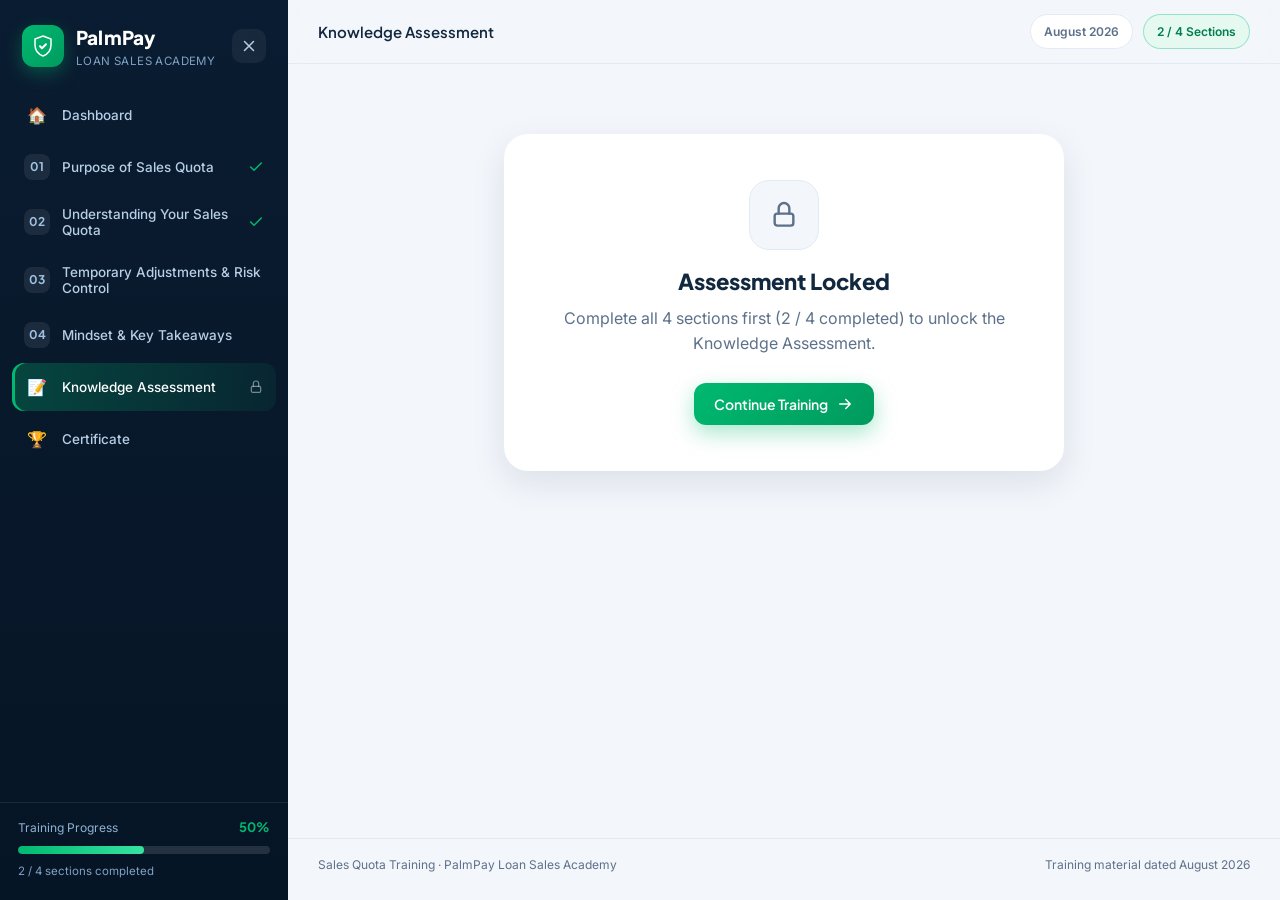
==== _test_assesslock.html @ dcde93ef "Fourth commit" ====
<!DOCTYPE html>
<html lang="en">
<head>
<meta charset="UTF-8">
<title>TEST-ASSESS-LOCK</title>
<meta name="viewport" content="width=device-width, initial-scale=1.0" />
<link rel="stylesheet" href="css/styles.css">
<link rel="preconnect" href="https://fonts.googleapis.com" />
<link rel="preconnect" href="https://fonts.gstatic.com" crossorigin />
<link href="https://fonts.googleapis.com/css2?family=Inter:wght@400;500;600;700&family=Plus+Jakarta+Sans:wght@500;600;700;800&display=swap" rel="stylesheet" />
</head>
<body>
<div class="app">
    <aside class="sidebar" id="sidebar" aria-label="Course navigation">
      <div class="sidebar-brand">
        <div class="brand-mark" aria-hidden="true">
          <svg viewBox="0 0 24 24" fill="none">
            <path d="M12 2l8 3v6c0 5.2-3.4 9.2-8 11-4.6-1.8-8-5.8-8-11V5l8-3z" fill="rgba(0,185,112,.16)" stroke="currentColor" stroke-width="1.5"/>
            <path d="M9 12.2l2 2 4-4" stroke="currentColor" stroke-width="2" stroke-linecap="round" stroke-linejoin="round"/>
          </svg>
        </div>
        <div class="brand-text">
          <span class="brand-name">PalmPay</span>
          <span class="brand-sub">Loan Sales Academy</span>
        </div>
        <button class="sidebar-close" id="sidebarClose" aria-label="Close menu">
          <svg viewBox="0 0 24 24" fill="none" stroke="currentColor" stroke-width="2" stroke-linecap="round"><path d="M18 6L6 18M6 6l12 12"/></svg>
        </button>
      </div>
      <nav class="sidebar-nav" id="sidebarNav"></nav>
      <div class="sidebar-footer">
        <div class="mini-progress">
          <div class="mini-progress-top">
            <span class="mini-progress-label">Training Progress</span>
            <span class="mini-progress-value" id="miniProgressValue">0%</span>
          </div>
          <div class="mini-progress-track">
            <div class="mini-progress-fill" id="miniProgressFill"></div>
          </div>
          <div class="mini-progress-sub" id="miniProgressSub">0 / 4 sections completed</div>
        </div>
      </div>
    </aside>
    <div class="sidebar-backdrop" id="sidebarBackdrop"></div>
    <div class="main">
      <header class="topbar">
        <button class="menu-toggle" id="menuToggle" aria-label="Open navigation menu">
          <svg viewBox="0 0 24 24" fill="none" stroke="currentColor" stroke-width="2" stroke-linecap="round"><path d="M4 6h16M4 12h16M4 18h16"/></svg>
        </button>
        <div class="topbar-crumb" id="topbarCrumb">Dashboard</div>
        <div class="topbar-right">
          <span class="topbar-chip topbar-chip-date">August 2026</span>
          <span class="topbar-chip topbar-chip-progress" id="topbarProgress">0 / 4 Sections</span>
        </div>
      </header>
      <main class="content" id="view" aria-live="polite"></main>
      <footer class="app-footer">
        <span>Sales Quota Training · PalmPay Loan Sales Academy</span>
        <span>Training material dated August 2026</span>
      </footer>
    </div>
  </div>
  <div class="dl-modal" id="dlModal" role="dialog" aria-modal="true" aria-label="Download Certificate" aria-hidden="true">
    <div class="dl-backdrop" data-dl="backdrop"></div>
    <div class="dl-card">
      <button type="button" class="dl-close" data-dl="cancel" aria-label="Close">
        <svg viewBox="0 0 24 24" fill="none" stroke="currentColor" stroke-width="2" stroke-linecap="round"><path d="M18 6L6 18M6 6l12 12"/></svg>
      </button>
      <div class="dl-head">
        <div class="dl-head-ic" aria-hidden="true">
          <svg viewBox="0 0 24 24" fill="none" stroke="currentColor" stroke-width="1.8" stroke-linecap="round" stroke-linejoin="round"><path d="M21 15v4a2 2 0 0 1-2 2H5a2 2 0 0 1-2-2v-4"/><path d="M7 10l5 5 5-5"/><path d="M12 15V3"/></svg>
        </div>
        <div>
          <h3 class="dl-title">Download Certificate</h3>
          <p class="dl-sub">Choose your preferred format</p>
        </div>
      </div>
      <div class="dl-options">
        <button type="button" class="dl-opt" data-dl="pdf"><span class="dl-opt-text"><strong>PDF</strong><em>Download as PDF</em></span></button>
        <button type="button" class="dl-opt" data-dl="jpg"><span class="dl-opt-text"><strong>JPG</strong><em>Download as JPG</em></span></button>
      </div>
      <button type="button" class="btn btn-ghost dl-cancel" data-dl="cancel">Cancel</button>
    </div>
  </div>
  <div class="toast" id="toast" role="status" aria-live="polite"></div>
<script>
(function(){
  var unlock = (location.hash === '#unlocked');
  try{
    localStorage.setItem('palmpay_sqt_v1', JSON.stringify({
      completedSections: unlock ? ['s1','s2','s3','s4'] : ['s1','s2'],
      current:{section:0,topic:0},
      assessment:null,
      completed:false,
      name:''
    }));
  }catch(e){}
})();
</script>
<script src="js/course-data.js"></script>
<script>
window.addEventListener('load', function(){
  var s = document.createElement('script');
  s.src = 'js/app.js';
  s.onload = function(){
    setTimeout(function(){
      var navBtn = document.querySelector('[data-nav="assessment"]');
      var navLock = navBtn ? (navBtn.querySelector('.nav-lock') ? 'YES' : 'NO') : 'NA';
      if (navBtn) navBtn.click();
      setTimeout(function(){
        var locked = document.querySelector('.cert-locked');
        var quiz = document.querySelector('.assess-q');
        var lockedText = locked ? (locked.querySelector('.cert-locked-title') ? locked.querySelector('.cert-locked-title').textContent : '') : '';
        var crumb = document.getElementById('topbarCrumb').textContent;
        document.title = 'RESULT:SCEN=' + (location.hash === '#unlocked' ? 'UNLOCKED' : 'LOCKED') +
          '|LOCKED=' + (locked ? 'YES' : 'NO') +
          '|QUIZ=' + (quiz ? 'YES' : 'NO') +
          '|NAV_LOCK_ICON=' + navLock +
          '|TITLE=' + lockedText +
          '|CRUMB=' + crumb;
      }, 400);
    }, 500);
  };
  document.body.appendChild(s);
  window.addEventListener('error', function(e){ document.title = 'ERR:' + e.message; });
});
</script>
</body>
</html>
---- css/styles.css ----
/* ============================================================
   Sales Quota Training — Premium Fintech Styles
   PalmPay Loan Sales Academy · August 2026
   Vanilla CSS only. No frameworks.
   ============================================================ */

/* ---------------------------- Tokens ---------------------------- */
:root {
  --navy-950: #061525;
  --navy-900: #0a1c31;
  --navy-800: #0f2942;
  --navy-700: #163a5c;
  --green: #00b970;
  --green-dark: #009a5e;
  --green-deep: #007f4e;
  --green-100: #e5f9f0;
  --orange: #ff9f1c;
  --orange-100: #fff4e1;
  --red: #e5484d;
  --red-100: #fdecec;
  --blue: #2e7cf6;
  --blue-100: #e9f2fe;
  --bg: #f3f6fb;
  --surface: #ffffff;
  --text: #12283f;
  --muted: #5d718a;
  --border: #e4eaf3;
  --shadow-sm: 0 2px 10px rgba(15, 41, 66, .06);
  --shadow: 0 12px 34px rgba(15, 41, 66, .10);
  --shadow-lg: 0 24px 60px rgba(15, 41, 66, .16);
  --radius: 18px;
  --radius-sm: 12px;
  --font-head: 'Plus Jakarta Sans', 'Inter', system-ui, sans-serif;
  --font-body: 'Inter', system-ui, -apple-system, sans-serif;
  --sidebar-w: 288px;
}

/* ---------------------------- Reset ---------------------------- */
* { margin: 0; padding: 0; box-sizing: border-box; }

html { scroll-behavior: smooth; }

html, body {
  overflow-x: hidden;
  background: var(--bg);
  color: var(--text);
  font-family: var(--font-body);
  font-size: 16px;
  line-height: 1.6;
  -webkit-font-smoothing: antialiased;
}

body { min-height: 100vh; }

h1, h2, h3, h4, h5, h6 { font-family: var(--font-head); line-height: 1.25; }

button { font-family: inherit; cursor: pointer; }

img, svg { display: block; }

input, button { font-family: inherit; }

::selection { background: rgba(0, 185, 112, .25); }

/* ---------------------------- Layout ---------------------------- */
.app { display: flex; min-height: 100vh; }

.sidebar {
  position: fixed;
  inset: 0 auto 0 0;
  width: var(--sidebar-w);
  background: linear-gradient(180deg, var(--navy-900) 0%, var(--navy-950) 100%);
  color: #cfe0f1;
  display: flex;
  flex-direction: column;
  z-index: 60;
  transform: translateX(-100%);
  transition: transform .28s ease;
  overflow-y: auto;
}

@media (min-width: 1024px) {
  .sidebar { transform: translateX(0); }
  body.sidebar-hidden .sidebar { transform: translateX(-100%); }
  .main { margin-left: var(--sidebar-w); }
  body.sidebar-hidden .main { margin-left: 0; }
  .menu-toggle { display: none; }
  body.sidebar-hidden .menu-toggle { display: inline-flex; }
}

@media (max-width: 1023px) {
  body.sidebar-open .sidebar { transform: translateX(0); box-shadow: 20px 0 60px rgba(0, 0, 0, .4); }
  body.sidebar-open { overflow: hidden; }
  .menu-toggle { display: inline-flex; }
}

.sidebar-brand {
  display: flex;
  align-items: center;
  gap: 12px;
  padding: 22px 22px 16px;
}

.brand-mark {
  width: 42px;
  height: 42px;
  flex: 0 0 42px;
  border-radius: 12px;
  background: linear-gradient(135deg, var(--green), var(--green-dark));
  color: #fff;
  display: grid;
  place-items: center;
  box-shadow: 0 6px 18px rgba(0, 185, 112, .35);
}

.brand-mark svg { width: 24px; height: 24px; }

.brand-text { display: flex; flex-direction: column; min-width: 0; }

.brand-name { font-family: var(--font-head); font-weight: 800; font-size: 19px; color: #fff; letter-spacing: .2px; }

.brand-sub { font-size: 11.5px; color: #7fa2c4; letter-spacing: .4px; text-transform: uppercase; }

.sidebar-close {
  margin-left: auto;
  width: 34px;
  height: 34px;
  border: none;
  border-radius: 10px;
  background: rgba(255, 255, 255, .06);
  color: #b7cee4;
  display: grid;
  place-items: center;
  transition: background .2s, color .2s;
}

.sidebar-close:hover { background: rgba(255, 255, 255, .14); color: #fff; }

.sidebar-close svg { width: 18px; height: 18px; }

.sidebar-course {
  margin: 4px 16px 14px;
  padding: 16px;
  border-radius: 14px;
  background: linear-gradient(135deg, rgba(0, 185, 112, .16), rgba(0, 185, 112, .05));
  border: 1px solid rgba(0, 185, 112, .25);
}

.sidebar-course-chip {
  display: inline-block;
  font-size: 10.5px;
  font-weight: 700;
  letter-spacing: 1.2px;
  text-transform: uppercase;
  color: var(--green);
  background: rgba(0, 185, 112, .14);
  padding: 3px 9px;
  border-radius: 20px;
  margin-bottom: 8px;
}

.sidebar-course-title { font-size: 17px; font-weight: 700; color: #fff; margin-bottom: 4px; }

.sidebar-course-sub { font-size: 12.5px; color: #8fb2d3; line-height: 1.5; }

.sidebar-nav { flex: 1; padding: 4px 12px 16px; display: flex; flex-direction: column; gap: 4px; }

.nav-item {
  display: flex;
  align-items: center;
  gap: 12px;
  width: 100%;
  padding: 11px 12px;
  border: none;
  border-radius: 12px;
  background: transparent;
  color: #b7cee4;
  font-size: 13.5px;
  font-weight: 500;
  text-align: left;
  transition: background .2s, color .2s;
}

.nav-item:hover { background: rgba(255, 255, 255, .07); color: #fff; }

.nav-item.active { background: linear-gradient(90deg, rgba(0, 185, 112, .28), rgba(0, 185, 112, .08)); color: #fff; box-shadow: inset 3px 0 0 var(--green); }

.nav-num {
  font-family: var(--font-head);
  font-weight: 700;
  font-size: 12px;
  width: 26px;
  height: 26px;
  flex: 0 0 26px;
  display: grid;
  place-items: center;
  border-radius: 8px;
  background: rgba(255, 255, 255, .08);
  color: #9fc3e2;
}

.nav-item.active .nav-num { background: var(--green); color: #fff; }

.nav-emoji { font-size: 16px; width: 26px; height: 26px; flex: 0 0 26px; display: grid; place-items: center; }

.nav-label { flex: 1; min-width: 0; }

.nav-status { display: inline-grid; place-items: center; }

.nav-status svg { width: 16px; height: 16px; }

.nav-ok { color: var(--green); }

.nav-lock { color: rgba(255, 255, 255, .45); }

.sidebar-footer { padding: 14px 18px 20px; border-top: 1px solid rgba(255, 255, 255, .08); }

.mini-progress-top { display: flex; justify-content: space-between; align-items: center; margin-bottom: 8px; }

.mini-progress-label { font-size: 12px; color: #8fb2d3; }

.mini-progress-value { font-family: var(--font-head); font-weight: 700; font-size: 13px; color: var(--green); }

.mini-progress-track { height: 8px; border-radius: 8px; background: rgba(255, 255, 255, .12); overflow: hidden; }

.mini-progress-fill { height: 100%; width: 0; border-radius: 8px; background: linear-gradient(90deg, var(--green), #36e3a1); transition: width .6s ease; }

.mini-progress-sub { margin-top: 8px; font-size: 11.5px; color: #7fa2c4; }

.sidebar-backdrop {
  position: fixed;
  inset: 0;
  background: rgba(4, 12, 22, .5);
  z-index: 55;
  opacity: 0;
  pointer-events: none;
  transition: opacity .25s ease;
}

.sidebar-backdrop.show { opacity: 1; pointer-events: auto; }

/* ---------------------------- Main / Topbar ---------------------------- */
.main {
  flex: 1;
  min-width: 0;
  display: flex;
  flex-direction: column;
  transition: margin-left .28s ease;
}

.topbar {
  position: sticky;
  top: 0;
  z-index: 40;
  display: flex;
  align-items: center;
  gap: 14px;
  padding: 14px 30px;
  background: rgba(243, 246, 251, .82);
  backdrop-filter: blur(12px);
  -webkit-backdrop-filter: blur(12px);
  border-bottom: 1px solid var(--border);
}

.menu-toggle {
  width: 40px;
  height: 40px;
  border: 1px solid var(--border);
  border-radius: 10px;
  background: var(--surface);
  color: var(--text);
  align-items: center;
  justify-content: center;
  box-shadow: var(--shadow-sm);
}

.menu-toggle svg { width: 20px; height: 20px; }

.topbar-crumb {
  flex: 1;
  min-width: 0;
  font-family: var(--font-head);
  font-weight: 600;
  font-size: 15px;
  white-space: nowrap;
  overflow: hidden;
  text-overflow: ellipsis;
}

.topbar-right { display: flex; align-items: center; gap: 10px; }

.topbar-chip {
  font-size: 12px;
  font-weight: 600;
  padding: 7px 13px;
  border-radius: 20px;
  background: var(--surface);
  border: 1px solid var(--border);
  color: var(--muted);
  white-space: nowrap;
}

.topbar-chip-progress { color: var(--green-deep); border-color: rgba(0, 185, 112, .35); background: var(--green-100); }

.content { width: 100%; max-width: 1060px; margin: 0 auto; padding: 30px 30px 70px; flex: 1; }

.app-footer {
  display: flex;
  justify-content: space-between;
  flex-wrap: wrap;
  gap: 8px;
  padding: 16px 30px 26px;
  font-size: 12px;
  color: var(--muted);
  border-top: 1px solid var(--border);
  max-width: 1060px;
  width: 100%;
  margin: 0 auto;
}

/* ---------------------------- Buttons ---------------------------- */
.btn {
  display: inline-flex;
  align-items: center;
  justify-content: center;
  gap: 8px;
  border: none;
  border-radius: 12px;
  font-family: var(--font-head);
  font-weight: 600;
  font-size: 14px;
  padding: 12px 20px;
  transition: transform .15s ease, box-shadow .2s ease, background .2s ease;
}

.btn svg { width: 18px; height: 18px; }

.btn-primary { background: linear-gradient(135deg, var(--green), var(--green-dark)); color: #fff; box-shadow: 0 8px 22px rgba(0, 185, 112, .35); }

.btn-primary:hover { transform: translateY(-2px); box-shadow: 0 12px 26px rgba(0, 185, 112, .42); }

.btn-ghost { background: transparent; color: var(--muted); border: 1px solid var(--border); }

.btn-ghost:hover { background: var(--surface); color: var(--text); border-color: #cdd8e6; }

.btn-soft { background: var(--green-100); color: var(--green-deep); }

.btn-soft:hover { background: #d2f3e4; }

.btn-hero { font-size: 15px; padding: 14px 26px; margin-top: 6px; }

/* ---------------------------- Dashboard ---------------------------- */
.dash-hero {
  position: relative;
  overflow: hidden;
  border-radius: 24px;
  padding: 44px 46px;
  color: #fff;
  background:
    radial-gradient(1200px 500px at 85% -20%, rgba(0, 185, 112, .55), transparent 60%),
    radial-gradient(800px 400px at -10% 110%, rgba(46, 124, 246, .35), transparent 55%),
    linear-gradient(135deg, var(--navy-900), var(--navy-950));
  box-shadow: var(--shadow-lg);
  margin-bottom: 26px;
}

.hero-glow {
  position: absolute;
  inset: 0;
  pointer-events: none;
  background: linear-gradient(115deg, transparent 30%, rgba(255, 255, 255, .06) 50%, transparent 70%);
}

.hero-badge {
  display: inline-flex;
  align-items: center;
  gap: 8px;
  font-size: 12px;
  font-weight: 600;
  letter-spacing: .4px;
  color: var(--green);
  background: rgba(0, 185, 112, .14);
  border: 1px solid rgba(0, 185, 112, .3);
  padding: 7px 14px;
  border-radius: 30px;
  margin-bottom: 18px;
}

.hero-badge svg { width: 16px; height: 16px; }

.hero-title { font-size: clamp(30px, 4.5vw, 44px); font-weight: 800; letter-spacing: -.5px; margin-bottom: 12px; }

.hero-sub { font-size: clamp(14px, 2vw, 17px); color: #bcd2e8; max-width: 640px; margin-bottom: 24px; }

.hero-chips { display: flex; flex-wrap: wrap; gap: 10px; margin-bottom: 26px; }

.hero-chip { font-size: 12.5px; font-weight: 600; padding: 8px 15px; border-radius: 30px; background: rgba(255, 255, 255, .08); border: 1px solid rgba(255, 255, 255, .14); color: #d9e7f4; }

.dash-grid { display: grid; grid-template-columns: 1.5fr 1fr; gap: 24px; margin-bottom: 26px; align-items: start; }

.panel {
  background: var(--surface);
  border: 1px solid var(--border);
  border-radius: var(--radius);
  box-shadow: var(--shadow-sm);
  padding: 26px;
}

.panel-head { display: flex; align-items: center; justify-content: space-between; gap: 12px; flex-wrap: wrap; margin-bottom: 6px; }

.panel-head h3 { font-size: 18px; font-weight: 700; }

.panel-chip { font-size: 11.5px; font-weight: 600; color: var(--muted); background: var(--bg); border: 1px solid var(--border); padding: 5px 11px; border-radius: 20px; }

.panel-sub { color: var(--muted); font-size: 14px; margin-bottom: 16px; }

.overview-list { list-style: none; display: grid; grid-template-columns: repeat(2, 1fr); gap: 12px 20px; }

.overview-list li { display: flex; align-items: center; gap: 10px; font-size: 13.5px; font-weight: 500; }

.ov-ic { width: 22px; height: 22px; flex: 0 0 22px; border-radius: 50%; background: var(--green-100); color: var(--green-deep); display: grid; place-items: center; }

.ov-ic svg { width: 12px; height: 12px; }

.progress-count { margin: 14px 0 12px; display: flex; flex-direction: column; gap: 2px; }

.pc-num { font-family: var(--font-head); font-size: 34px; font-weight: 800; color: var(--text); }

.pc-label { font-size: 13px; color: var(--muted); }

.big-progress-track { height: 12px; border-radius: 10px; background: var(--bg); border: 1px solid var(--border); overflow: hidden; margin-bottom: 18px; }

.big-progress-fill { height: 100%; width: 0; border-radius: 10px; background: linear-gradient(90deg, var(--green), #2fd495); transition: width .9s ease; }

.progress-panel.in .big-progress-fill { width: var(--p); }

.progress-stats { display: grid; grid-template-columns: repeat(3, 1fr); gap: 10px; }

.pstat { background: var(--bg); border: 1px solid var(--border); border-radius: var(--radius-sm); padding: 14px 8px; text-align: center; }

.pstat-num { display: block; font-family: var(--font-head); font-weight: 800; font-size: 22px; color: var(--green-deep); }

.pstat-label { font-size: 11px; color: var(--muted); }

.module-grid { display: grid; grid-template-columns: repeat(2, 1fr); gap: 18px; margin-top: 16px; }

.module-card {
  position: relative;
  background: var(--surface);
  border: 1px solid var(--border);
  border-radius: var(--radius);
  box-shadow: var(--shadow-sm);
  padding: 22px;
  display: flex;
  flex-direction: column;
  gap: 10px;
  transition: transform .2s ease, box-shadow .2s ease;
}

.module-card:hover { transform: translateY(-4px); box-shadow: var(--shadow); }

.mod-top { display: flex; align-items: flex-start; justify-content: space-between; }

.mod-num {
  font-family: var(--font-head);
  font-weight: 800;
  font-size: 13px;
  letter-spacing: 1px;
  color: var(--green-deep);
  background: var(--green-100);
  border: 1px solid rgba(0, 185, 112, .3);
  padding: 6px 12px;
  border-radius: 20px;
}

.mod-ic { width: 48px; height: 48px; border-radius: 14px; background: linear-gradient(135deg, var(--green-100), var(--blue-100)); color: var(--green-deep); display: grid; place-items: center; }

.mod-ic svg { width: 24px; height: 24px; }

.mod-title { font-size: 17px; font-weight: 700; }

.mod-blurb { font-size: 13px; color: var(--muted); flex: 1; }

.mod-meta { display: flex; align-items: center; justify-content: space-between; gap: 8px; flex-wrap: wrap; }

.mod-topics { font-size: 12px; color: var(--muted); }

.mod-status { display: inline-flex; align-items: center; gap: 5px; font-size: 11.5px; font-weight: 700; padding: 5px 11px; border-radius: 20px; }

.mod-status svg { width: 13px; height: 13px; }

.st-done { color: var(--green-deep); background: var(--green-100); }

.st-inprog { color: #b45500; background: var(--orange-100); }

.st-not { color: var(--muted); background: var(--bg); }

.btn-mod { align-self: flex-start; font-size: 13px; padding: 10px 18px; }

/* ---------------------------- Section / Topic ---------------------------- */
.section-header { margin-bottom: 22px; }

.section-kicker { display: flex; align-items: center; gap: 10px; flex-wrap: wrap; margin-bottom: 10px; }

.section-num {
  font-family: var(--font-head);
  font-weight: 700;
  font-size: 12px;
  letter-spacing: 1px;
  color: #fff;
  background: linear-gradient(135deg, var(--green), var(--green-dark));
  padding: 6px 14px;
  border-radius: 20px;
}

.section-topic-count { font-size: 12.5px; font-weight: 600; color: var(--muted); }

.section-title { font-size: clamp(24px, 3.4vw, 32px); font-weight: 800; letter-spacing: -.4px; margin-bottom: 8px; }

.section-subtitle { font-size: 15px; color: var(--muted); }

.topic-nav {
  display: flex;
  gap: 8px;
  overflow-x: auto;
  padding-bottom: 10px;
  margin-bottom: 22px;
  scrollbar-width: thin;
}

.topic-pill {
  display: inline-flex;
  align-items: center;
  gap: 8px;
  flex: 0 0 auto;
  border: 1px solid var(--border);
  background: var(--surface);
  color: var(--muted);
  border-radius: 30px;
  padding: 8px 15px 8px 8px;
  font-size: 12.5px;
  font-weight: 600;
  transition: all .2s ease;
}

.topic-pill:hover { border-color: var(--green); color: var(--green-deep); }

.topic-pill.active { background: var(--green); border-color: var(--green); color: #fff; box-shadow: 0 6px 16px rgba(0, 185, 112, .3); }

.tp-num {
  font-family: var(--font-head);
  font-weight: 700;
  font-size: 11px;
  width: 24px;
  height: 24px;
  flex: 0 0 24px;
  display: grid;
  place-items: center;
  border-radius: 50%;
  background: var(--bg);
  color: var(--muted);
}

.topic-pill.active .tp-num { background: rgba(255, 255, 255, .25); color: #fff; }

.topic-card {
  background: var(--surface);
  border: 1px solid var(--border);
  border-radius: 22px;
  box-shadow: var(--shadow-sm);
  padding: 32px 34px;
}

.topic-head { margin-bottom: 24px; }

.topic-badge {
  display: inline-block;
  font-size: 11.5px;
  font-weight: 700;
  letter-spacing: 1px;
  text-transform: uppercase;
  color: var(--green-deep);
  background: var(--green-100);
  border: 1px solid rgba(0, 185, 112, .3);
  padding: 6px 13px;
  border-radius: 20px;
  margin-bottom: 12px;
}

.topic-title { font-size: clamp(21px, 3vw, 26px); font-weight: 800; letter-spacing: -.3px; }

.topic-blocks { display: flex; flex-direction: column; gap: 22px; }

.topic-nav-buttons { display: flex; justify-content: space-between; gap: 12px; margin-top: 34px; padding-top: 24px; border-top: 1px solid var(--border); flex-wrap: wrap; }

/* ---------------------------- Blocks ---------------------------- */
.block-heading {
  display: flex;
  align-items: center;
  gap: 10px;
  font-size: 16px;
  font-weight: 700;
  color: var(--text);
}

.bh-bar { width: 4px; height: 18px; border-radius: 4px; background: linear-gradient(180deg, var(--green), var(--green-dark)); flex: 0 0 4px; }

.block-text { font-size: 15px; color: var(--text); }

.block-text strong { color: var(--green-deep); font-weight: 700; }

/* chips */
.chips { display: flex; flex-wrap: wrap; gap: 12px; }

.chip {
  display: inline-flex;
  align-items: center;
  gap: 10px;
  padding: 12px 20px;
  border-radius: 30px;
  background: var(--surface);
  border: 1px solid var(--border);
  box-shadow: var(--shadow-sm);
  font-family: var(--font-head);
  font-weight: 600;
  font-size: 14px;
  color: var(--text);
}

.chip-ic {
  width: 28px;
  height: 28px;
  flex: 0 0 28px;
  border-radius: 9px;
  display: grid;
  place-items: center;
  color: var(--green-deep);
  background: var(--green-100);
}

.chip-ic svg { width: 15px; height: 15px; }

/* principle */
.principle {
  display: flex;
  align-items: flex-start;
  gap: 16px;
  padding: 22px 24px;
  border-radius: 16px;
  background: linear-gradient(135deg, rgba(0, 185, 112, .1), rgba(0, 185, 112, .04));
  border: 1px solid rgba(0, 185, 112, .35);
  border-left: 5px solid var(--green);
}

.principle-ic {
  width: 44px;
  height: 44px;
  flex: 0 0 44px;
  border-radius: 13px;
  background: linear-gradient(135deg, var(--green), var(--green-dark));
  color: #fff;
  display: grid;
  place-items: center;
  box-shadow: 0 6px 16px rgba(0, 185, 112, .3);
}

.principle-ic svg { width: 22px; height: 22px; }

.principle-label { font-family: var(--font-head); font-weight: 800; font-size: 13px; letter-spacing: 1px; text-transform: uppercase; color: var(--green-deep); display: block; margin-bottom: 4px; }

.principle-body p { font-size: 15px; color: var(--text); }

/* key message */
.keymessage {
  display: flex;
  align-items: flex-start;
  gap: 14px;
  padding: 20px 24px;
  border-radius: 16px;
  background: linear-gradient(135deg, var(--navy-900), var(--navy-800));
  color: #fff;
  box-shadow: var(--shadow);
}

.km-ic { width: 40px; height: 40px; flex: 0 0 40px; border-radius: 12px; background: rgba(0, 185, 112, .2); color: var(--green); display: grid; place-items: center; }

.km-ic svg { width: 20px; height: 20px; }

.keymessage p { font-size: 15px; }

/* warning */
.warning {
  display: flex;
  align-items: flex-start;
  gap: 14px;
  padding: 20px 24px;
  border-radius: 16px;
  background: var(--red-100);
  border: 1px solid rgba(229, 72, 77, .35);
  border-left: 5px solid var(--red);
}

.warn-ic { width: 40px; height: 40px; flex: 0 0 40px; border-radius: 12px; background: var(--red); color: #fff; display: grid; place-items: center; }

.warn-ic svg { width: 20px; height: 20px; }

.warn-label { font-family: var(--font-head); font-weight: 800; font-size: 12.5px; letter-spacing: 1px; text-transform: uppercase; color: var(--red); display: block; margin-bottom: 4px; }

.warn-body p { font-size: 15px; color: #6e1f21; }

/* quote */
.quote-card {
  position: relative;
  padding: 30px 34px 30px 52px;
  border-radius: 16px;
  background: var(--blue-100);
  border: 1px solid rgba(46, 124, 246, .3);
}

.qmark {
  position: absolute;
  top: 6px;
  left: 18px;
  font-family: Georgia, serif;
  font-size: 64px;
  line-height: 1;
  color: rgba(46, 124, 246, .35);
}

.quote-card p { font-family: var(--font-head); font-size: 17px; font-weight: 600; color: #123a75; }

/* card grids */
.card-grid { display: grid; gap: 14px; }
.card-grid.cols-2 { grid-template-columns: repeat(2, 1fr); }
.card-grid.cols-3 { grid-template-columns: repeat(3, 1fr); }

.info-card {
  background: var(--surface);
  border: 1px solid var(--border);
  border-radius: var(--radius);
  box-shadow: var(--shadow-sm);
  padding: 22px;
  transition: transform .2s ease, box-shadow .2s ease, border-color .2s ease;
}

.info-card:hover { transform: translateY(-3px); box-shadow: var(--shadow); }

.info-ic { width: 46px; height: 46px; border-radius: 13px; display: grid; place-items: center; margin-bottom: 14px; color: var(--green-deep); background: var(--green-100); }

.info-ic svg { width: 22px; height: 22px; }

.info-card.accent-green .info-ic { background: var(--green-100); color: var(--green-deep); }
.info-card.accent-red .info-ic { background: var(--red-100); color: var(--red); }
.info-card.accent-blue .info-ic { background: var(--blue-100); color: var(--blue); }
.info-card.accent-orange .info-ic { background: var(--orange-100); color: #c46a00; }

.info-title { font-size: 16px; font-weight: 700; margin-bottom: 6px; }

.info-text { font-size: 13.5px; color: var(--muted); }

/* expandable cards */
.expand-grid { display: grid; gap: 14px; }
.expand-grid.cols-2 { grid-template-columns: repeat(2, 1fr); }
.expand-grid.cols-3 { grid-template-columns: repeat(3, 1fr); }

.expand-card {
  background: var(--surface);
  border: 1px solid var(--border);
  border-radius: var(--radius);
  box-shadow: var(--shadow-sm);
  overflow: hidden;
  transition: border-color .2s ease, box-shadow .2s ease;
}

.expand-card.open { border-color: rgba(0, 185, 112, .5); box-shadow: var(--shadow); }

.expand-head {
  width: 100%;
  display: flex;
  align-items: center;
  gap: 12px;
  padding: 18px 18px;
  background: transparent;
  border: none;
  text-align: left;
  color: var(--text);
}

.expand-ic { width: 40px; height: 40px; flex: 0 0 40px; border-radius: 11px; display: grid; place-items: center; color: var(--green-deep); background: var(--green-100); transition: transform .2s ease; }

.expand-ic svg { width: 20px; height: 20px; }

.expand-title { flex: 1; font-family: var(--font-head); font-size: 14.5px; font-weight: 700; line-height: 1.35; }

.expand-toggle {
  flex: 0 0 28px;
  width: 28px;
  height: 28px;
  display: grid;
  place-items: center;
  border-radius: 50%;
  background: var(--bg);
  border: 1px solid var(--border);
  font-family: var(--font-head);
  font-size: 17px;
  font-weight: 700;
  color: var(--green-deep);
  transition: all .2s ease;
}

.expand-card.open .expand-toggle { background: var(--green); border-color: var(--green); color: #fff; }

.expand-body {
  max-height: 0;
  overflow: hidden;
  transition: max-height .3s ease;
}

.expand-card.open .expand-body { max-height: 320px; }

.expand-body p { padding: 0 18px 20px; font-size: 14px; color: var(--muted); }

/* meter */
.meter-card {
  background: linear-gradient(135deg, var(--navy-900), var(--navy-800));
  border-radius: var(--radius);
  padding: 26px 28px;
  color: #fff;
  box-shadow: var(--shadow);
}

.meter-head { display: flex; justify-content: space-between; align-items: center; margin-bottom: 14px; }

.meter-label { font-size: 13px; font-weight: 600; color: #a8c4dd; }

.meter-value { font-family: var(--font-head); font-size: 30px; font-weight: 800; color: var(--green); }

.meter-value em { font-style: normal; font-size: 13px; font-weight: 700; letter-spacing: 1.5px; color: #7fa2c4; margin-left: 6px; }

.meter-track { height: 16px; border-radius: 12px; background: rgba(255, 255, 255, .12); overflow: hidden; margin-bottom: 12px; }

.meter-fill { height: 100%; width: 0; border-radius: 12px; background: linear-gradient(90deg, var(--green), #36e3a1); transition: width 1.1s ease; }

.meter-card.in .meter-fill { width: var(--v); }

.meter-foot { display: flex; justify-content: space-between; align-items: center; gap: 10px; flex-wrap: wrap; }

.meter-caption { font-size: 12.5px; color: #a8c4dd; }

.meter-note { font-size: 13px; font-weight: 700; color: var(--orange); }

/* risk levels */
.levels { text-align: center; }

.levels-row { display: flex; justify-content: center; gap: 12px; flex-wrap: wrap; }

.level {
  position: relative;
  width: 74px;
  height: 74px;
  border: none;
  border-radius: 18px;
  display: flex;
  flex-direction: column;
  align-items: center;
  justify-content: center;
  gap: 2px;
  transition: transform .2s ease, box-shadow .2s ease;
}

.level:hover { transform: translateY(-3px); }

.lv-key { font-family: var(--font-head); font-size: 28px; font-weight: 800; color: #fff; line-height: 1; }

.lv-toggle { font-family: var(--font-head); font-size: 14px; font-weight: 700; color: rgba(255, 255, 255, .85); }

.level.lv-a { background: linear-gradient(135deg, var(--green), var(--green-dark)); box-shadow: 0 8px 20px rgba(0, 185, 112, .4); }
.level.lv-b { background: linear-gradient(135deg, #26c6a2, #1b9c82); box-shadow: 0 8px 20px rgba(38, 198, 162, .35); }
.level.lv-c { background: linear-gradient(135deg, #ffca4d, #e2a72c); box-shadow: 0 8px 20px rgba(255, 202, 77, .35); }
.level.lv-d { background: linear-gradient(135deg, #ff8c42, #e2671f); box-shadow: 0 8px 20px rgba(255, 140, 66, .35); }
.level.lv-e { background: linear-gradient(135deg, #e5484d, #b6353a); box-shadow: 0 8px 20px rgba(229, 72, 77, .4); }

.level.active { transform: translateY(-3px); outline: 3px solid var(--navy-700); outline-offset: 2px; }

.levels-scale { display: flex; justify-content: space-between; max-width: 420px; margin: 12px auto 4px; font-size: 11.5px; font-weight: 700; color: var(--muted); text-transform: uppercase; letter-spacing: .6px; }

.level-detail {
  display: flex;
  align-items: center;
  gap: 16px;
  max-width: 560px;
  margin: 18px auto 0;
  text-align: left;
  padding: 16px 20px;
  border-radius: 14px;
  background: var(--bg);
  border: 1px solid var(--border);
}

.ld-letter {
  width: 54px;
  height: 54px;
  flex: 0 0 54px;
  border-radius: 14px;
  background: linear-gradient(135deg, var(--navy-800), var(--navy-700));
  color: #fff;
  font-family: var(--font-head);
  font-size: 26px;
  font-weight: 800;
  display: grid;
  place-items: center;
  transition: background .25s ease, color .25s ease;
}

.ld-tone-a .ld-letter { background: linear-gradient(135deg, var(--green), var(--green-dark)); }
.ld-tone-b .ld-letter { background: linear-gradient(135deg, #26c6a2, #1b9c82); }
.ld-tone-c .ld-letter { background: linear-gradient(135deg, #ffca4d, #e2a72c); color: #5a4200; }
.ld-tone-d .ld-letter { background: linear-gradient(135deg, #ff8c42, #e2671f); }
.ld-tone-e .ld-letter { background: linear-gradient(135deg, #e5484d, #b6353a); }

.ld-text { font-family: var(--font-head); font-weight: 700; font-size: 14.5px; color: var(--text); }

.ld-map { font-size: 12.5px; font-weight: 600; color: var(--green-deep); margin-top: 3px; }

.levels-note { margin-top: 14px; font-size: 12.5px; color: var(--muted); }

/* timeline */
.timeline { padding: 6px 0; }

.tl-badge {
  display: inline-flex;
  align-items: center;
  gap: 8px;
  font-family: var(--font-head);
  font-weight: 700;
  font-size: 13px;
  color: #fff;
  background: linear-gradient(135deg, var(--green), var(--green-dark));
  padding: 8px 16px;
  border-radius: 24px;
  margin-bottom: 18px;
  box-shadow: 0 6px 16px rgba(0, 185, 112, .3);
}

.tl-badge svg { width: 15px; height: 15px; }

.tl-wrap { display: flex; flex-direction: column; }

.tl-item { display: flex; gap: 18px; }

.tl-rail { position: relative; flex: 0 0 22px; display: flex; justify-content: center; }

.tl-dot {
  width: 14px;
  height: 14px;
  flex: 0 0 14px;
  margin-top: 18px;
  border-radius: 50%;
  background: var(--green);
  box-shadow: 0 0 0 4px var(--green-100);
  z-index: 1;
}

.tl-rail::before {
  content: '';
  position: absolute;
  top: 0;
  bottom: 0;
  left: 50%;
  width: 2px;
  transform: translateX(-50%);
  background: linear-gradient(180deg, var(--green-100), var(--border));
}

.tl-item:first-child .tl-rail::before { top: 20px; }
.tl-item:last-child .tl-rail::before { bottom: auto; height: 20px; }

.tl-card {
  flex: 1;
  margin-bottom: 14px;
  padding: 15px 18px;
  background: var(--surface);
  border: 1px solid var(--border);
  border-radius: 14px;
  box-shadow: var(--shadow-sm);
}

.tl-title { font-size: 14.5px; font-weight: 700; color: var(--text); }

.tl-desc { font-size: 13px; color: var(--muted); margin-top: 3px; }

.tl-emphasis .tl-card { border-color: rgba(0, 185, 112, .5); background: var(--green-100); }

.tl-emphasis .tl-title { color: var(--green-deep); }

/* flow */
.flow { display: flex; flex-direction: column; align-items: center; gap: 2px; padding: 8px 0; }

.flow-node { display: flex; flex-direction: column; align-items: center; gap: 6px; }

.flow-item {
  position: relative;
  font-family: var(--font-head);
  font-size: 14.5px;
  font-weight: 700;
  padding: 13px 24px;
  border-radius: 14px;
  text-align: center;
  min-width: 220px;
  box-shadow: var(--shadow-sm);
}

.flow-item.tone-green { background: var(--green-100); border: 1px solid rgba(0, 185, 112, .4); color: var(--green-deep); }
.flow-item.tone-danger { background: var(--red-100); border: 1px solid rgba(229, 72, 77, .4); color: #a13035; }
.flow-item.tone-neutral { background: var(--bg); border: 1px solid var(--border); color: var(--text); }

.flow-plus {
  font-family: var(--font-head);
  font-size: 15px;
  font-weight: 800;
  color: var(--green-deep);
  background: var(--surface);
  border: 2px solid var(--green);
  width: 26px;
  height: 26px;
  display: grid;
  place-items: center;
  border-radius: 50%;
}

.flow-arrow { color: var(--muted); font-size: 17px; line-height: 1; }

.flow-node:last-child .flow-arrow { display: none; }

.flow.in .flow-arrow { animation: flowArrow 1.2s ease infinite; }

@keyframes flowArrow {
  0% { transform: translateY(0); opacity: .4; }
  50% { transform: translateY(4px); opacity: 1; }
  100% { transform: translateY(0); opacity: .4; }
}

/* checklist */
.checklist-head { margin-bottom: 14px; }

.checklist-counter { font-size: 13px; font-weight: 600; color: var(--muted); }

.checklist-counter strong { color: var(--green-deep); }

.checklist-items { display: flex; flex-direction: column; gap: 10px; }

.check-item {
  width: 100%;
  display: flex;
  align-items: center;
  gap: 14px;
  text-align: left;
  padding: 15px 18px;
  border-radius: 14px;
  background: var(--surface);
  border: 1px solid var(--border);
  color: var(--text);
  transition: all .2s ease;
}

.check-item:hover { border-color: rgba(0, 185, 112, .5); }

.check-item.checked { background: var(--green-100); border-color: rgba(0, 185, 112, .5); }

.check-box {
  width: 24px;
  height: 24px;
  flex: 0 0 24px;
  border-radius: 7px;
  border: 2px solid #cdd8e6;
  display: grid;
  place-items: center;
  color: transparent;
  transition: all .2s ease;
}

.check-box svg { width: 14px; height: 14px; }

.check-item.checked .check-box { background: var(--green); border-color: var(--green); color: #fff; }

.check-text { flex: 1; font-size: 14px; font-weight: 500; line-height: 1.45; }

.check-desc { display: block; font-style: normal; font-size: 12.5px; color: var(--muted); margin-top: 2px; }

.check-toggle {
  flex: 0 0 26px;
  width: 26px;
  height: 26px;
  display: grid;
  place-items: center;
  border-radius: 50%;
  background: var(--bg);
  border: 1px solid var(--border);
  font-family: var(--font-head);
  font-weight: 700;
  font-size: 16px;
  color: var(--green-deep);
  transition: all .2s ease;
}

.check-item.checked .check-toggle { background: var(--green); border-color: var(--green); color: #fff; }

/* alerts */
.alert-grid { display: grid; grid-template-columns: repeat(2, 1fr); gap: 16px; }

.alert-card {
  background: var(--surface);
  border: 1px solid var(--border);
  border-radius: var(--radius);
  box-shadow: var(--shadow-sm);
  padding: 22px;
  border-top: 5px solid var(--red);
}

.alert-card.tone-warn { border-top-color: var(--orange); }

.alert-code { margin-bottom: 12px; }

.alert-code span {
  display: inline-block;
  font-family: 'SFMono-Regular', Consolas, monospace;
  font-size: 15px;
  font-weight: 700;
  letter-spacing: .5px;
  color: #fff;
  background: var(--red);
  padding: 6px 14px;
  border-radius: 8px;
}

.alert-card.tone-warn .alert-code span { background: var(--orange); }

.alert-title { font-size: 15.5px; font-weight: 700; margin-bottom: 6px; }

.alert-text { font-size: 13.5px; color: var(--muted); }

/* kpi */
.kpi-grid { display: grid; grid-template-columns: repeat(2, 1fr); gap: 16px; }

.kpi-card {
  border-radius: var(--radius);
  padding: 26px 24px;
  text-align: center;
  color: #fff;
}

.kpi-card.tone-green { background: linear-gradient(135deg, var(--green), var(--green-dark)); box-shadow: 0 12px 28px rgba(0, 185, 112, .3); }
.kpi-card.tone-orange { background: linear-gradient(135deg, #ff9f1c, #e8820a); box-shadow: 0 12px 28px rgba(255, 159, 28, .3); }

.kpi-value { font-family: var(--font-head); font-size: 44px; font-weight: 800; letter-spacing: -1px; margin-bottom: 4px; }

.kpi-label { font-family: var(--font-head); font-size: 15px; font-weight: 700; letter-spacing: 1px; }

.kpi-sub { font-size: 12.5px; color: rgba(255, 255, 255, .85); margin-top: 6px; }

/* steps */
.steps { display: flex; flex-direction: column; gap: 14px; }

.step { display: flex; gap: 16px; align-items: flex-start; }

.step-num {
  width: 42px;
  height: 42px;
  flex: 0 0 42px;
  border-radius: 13px;
  background: linear-gradient(135deg, var(--green), var(--green-dark));
  color: #fff;
  font-family: var(--font-head);
  font-size: 18px;
  font-weight: 800;
  display: grid;
  place-items: center;
  box-shadow: 0 6px 16px rgba(0, 185, 112, .3);
}

.step-body { flex: 1; background: var(--surface); border: 1px solid var(--border); border-radius: 14px; padding: 16px 18px; box-shadow: var(--shadow-sm); }

.step-title { font-size: 14.5px; font-weight: 700; margin-bottom: 4px; }

.step-desc { font-size: 13.5px; color: var(--muted); }

/* comparison */
.compare { display: grid; grid-template-columns: 1fr auto 1fr; gap: 14px; align-items: stretch; }

.compare-card { border-radius: 16px; padding: 24px; display: flex; flex-direction: column; gap: 10px; }

.cmp-old { background: var(--red-100); border: 1px solid rgba(229, 72, 77, .35); }

.cmp-right { background: var(--green-100); border: 1px solid rgba(0, 185, 112, .4); }

.cmp-tag {
  align-self: flex-start;
  font-family: var(--font-head);
  font-size: 11.5px;
  font-weight: 800;
  letter-spacing: 1.2px;
  padding: 6px 13px;
  border-radius: 20px;
}

.cmp-old .cmp-tag { color: #a13035; background: rgba(229, 72, 77, .15); }
.cmp-right .cmp-tag { color: var(--green-deep); background: rgba(0, 185, 112, .15); }

.cmp-text { font-family: var(--font-head); font-size: 17px; font-weight: 700; line-height: 1.5; }

.cmp-old .cmp-text { color: #8c2b2f; }
.cmp-right .cmp-text { color: var(--green-deep); }

.compare-vs {
  align-self: center;
  font-family: var(--font-head);
  font-weight: 800;
  font-size: 14px;
  color: var(--muted);
  background: var(--surface);
  border: 1px solid var(--border);
  border-radius: 50%;
  width: 46px;
  height: 46px;
  display: grid;
  place-items: center;
  box-shadow: var(--shadow-sm);
}

/* dual dimensions */
.dual-grid { display: grid; grid-template-columns: repeat(2, 1fr); gap: 16px; }

.dual-card {
  background: var(--surface);
  border: 1px solid var(--border);
  border-radius: var(--radius);
  box-shadow: var(--shadow-sm);
  padding: 20px 22px;
  overflow: hidden;
  transition: border-color .2s ease, box-shadow .2s ease;
}

.dual-card.open { border-color: rgba(0, 185, 112, .5); box-shadow: var(--shadow); }

.dual-head {
  width: 100%;
  display: flex;
  align-items: center;
  justify-content: space-between;
  gap: 10px;
  background: transparent;
  border: none;
  color: var(--text);
  padding: 0 0 10px;
}

.dual-title { font-family: var(--font-head); font-size: 13px; font-weight: 800; letter-spacing: 1.4px; color: var(--muted); }

.dual-value { font-family: var(--font-head); font-size: 26px; font-weight: 800; margin-bottom: 12px; }

.dual-bar { height: 12px; border-radius: 10px; background: var(--bg); border: 1px solid var(--border); overflow: hidden; margin-bottom: 12px; }

.dual-fill { height: 100%; width: 0; border-radius: 10px; background: linear-gradient(90deg, var(--green), #2fd495); transition: width 1s ease; }

.dual-card.tone-danger .dual-fill { background: linear-gradient(90deg, var(--red), #ef6f73); }

.dual-card.in .dual-fill { width: var(--dv); }

.dual-status { font-size: 13px; font-weight: 700; }

.dual-card.tone-danger .dual-status { color: var(--red); }
.dual-card.tone-ok .dual-status { color: var(--green-deep); }

.dual-body { max-height: 0; overflow: hidden; transition: max-height .3s ease; }

.dual-card.open .dual-body { max-height: 200px; }

.dual-body p { padding-top: 12px; border-top: 1px dashed var(--border); font-size: 13.5px; color: var(--muted); }

.dual-hint { grid-column: 1 / -1; text-align: center; font-size: 12.5px; color: var(--muted); margin-top: 2px; }

/* knowledge check */
.kcheck {
  background: linear-gradient(135deg, var(--navy-900), var(--navy-800));
  border-radius: var(--radius);
  padding: 26px 28px;
  color: #fff;
  box-shadow: var(--shadow);
}

.kcheck-head { margin-bottom: 12px; }

.kcheck-tag {
  display: inline-block;
  font-family: var(--font-head);
  font-size: 12px;
  font-weight: 800;
  letter-spacing: 1.2px;
  text-transform: uppercase;
  color: var(--green);
  background: rgba(0, 185, 112, .16);
  border: 1px solid rgba(0, 185, 112, .4);
  padding: 6px 14px;
  border-radius: 20px;
}

.kcheck-q { font-family: var(--font-head); font-size: 16.5px; font-weight: 700; margin-bottom: 18px; line-height: 1.5; }

.kcheck-opts { display: flex; flex-direction: column; gap: 10px; }

.kcheck-opt {
  display: flex;
  align-items: center;
  gap: 12px;
  width: 100%;
  text-align: left;
  padding: 12px 14px;
  border-radius: 12px;
  background: rgba(255, 255, 255, .06);
  border: 1px solid rgba(255, 255, 255, .14);
  color: #e8f1f9;
  font-size: 14px;
  transition: all .2s ease;
}

.kcheck-opt:hover:not(:disabled) { background: rgba(255, 255, 255, .12); border-color: rgba(0, 185, 112, .5); }

.kcheck-opt:disabled { cursor: default; }

.ko-letter {
  width: 28px;
  height: 28px;
  flex: 0 0 28px;
  display: grid;
  place-items: center;
  border-radius: 8px;
  background: rgba(255, 255, 255, .1);
  font-family: var(--font-head);
  font-weight: 700;
  font-size: 13px;
}

.kcheck-opt.correct { background: rgba(0, 185, 112, .25); border-color: var(--green); color: #fff; }

.kcheck-opt.correct .ko-letter { background: var(--green); }

.kcheck-opt.wrong { background: rgba(229, 72, 77, .2); border-color: var(--red); color: #fff; }

.kcheck-opt.wrong .ko-letter { background: var(--red); }

.kcheck-feedback { margin-top: 16px; border-radius: 12px; padding: 14px 16px; font-size: 14px; display: none; }

.kcheck-feedback.good { display: block; background: rgba(0, 185, 112, .18); border: 1px solid rgba(0, 185, 112, .5); color: #d9ffe9; }
.kcheck-feedback.bad { display: block; background: rgba(229, 72, 77, .18); border: 1px solid rgba(229, 72, 77, .5); color: #ffd9da; }

/* final message */
.final-card {
  border-radius: 22px;
  padding: 34px 32px;
  color: #fff;
  text-align: center;
  background:
    radial-gradient(700px 320px at 85% -10%, rgba(0, 185, 112, .5), transparent 60%),
    radial-gradient(600px 300px at 0% 110%, rgba(46, 124, 246, .35), transparent 55%),
    linear-gradient(135deg, var(--navy-900), var(--navy-950));
  box-shadow: var(--shadow-lg);
}

.final-top { display: flex; align-items: center; justify-content: center; gap: 14px; flex-wrap: wrap; margin-bottom: 18px; }

.final-ic {
  width: 44px;
  height: 44px;
  flex: 0 0 44px;
  border-radius: 13px;
  background: rgba(229, 72, 77, .2);
  border: 1px solid rgba(229, 72, 77, .45);
  color: #ff8f92;
  display: grid;
  place-items: center;
}

.final-ic svg { width: 22px; height: 22px; }

.final-avoid { font-family: var(--font-head); font-size: 16px; font-weight: 700; max-width: 620px; }

.final-goal { font-size: 14.5px; color: #bcd2e8; max-width: 600px; margin: 0 auto 20px; }

.final-quote { font-family: var(--font-head); font-size: clamp(20px, 3vw, 26px); font-weight: 800; color: var(--green); margin-bottom: 22px; }

.final-formula {
  display: inline-block;
  font-family: var(--font-head);
  font-size: 14px;
  font-weight: 700;
  color: var(--navy-900);
  background: linear-gradient(135deg, var(--green), #36e3a1);
  padding: 12px 22px;
  border-radius: 30px;
}

/* ---------------------------- Assessment ---------------------------- */
.assess-progress { margin-bottom: 22px; }

.ap-top { display: flex; justify-content: space-between; font-size: 13px; font-weight: 600; color: var(--muted); margin-bottom: 8px; }

.ap-track { height: 10px; border-radius: 8px; background: var(--surface); border: 1px solid var(--border); overflow: hidden; }

.ap-fill { height: 100%; border-radius: 8px; background: linear-gradient(90deg, var(--green), #2fd495); transition: width .4s ease; }

.assess-card { background: var(--surface); border: 1px solid var(--border); border-radius: 22px; box-shadow: var(--shadow-sm); padding: 30px 32px; }

.assess-q { font-family: var(--font-head); font-size: 18px; font-weight: 700; margin-bottom: 20px; }

.assess-opts { display: flex; flex-direction: column; gap: 12px; margin-bottom: 26px; }

.assess-opt {
  display: flex;
  align-items: center;
  gap: 14px;
  width: 100%;
  text-align: left;
  padding: 15px 16px;
  border-radius: 14px;
  background: var(--surface);
  border: 1px solid var(--border);
  color: var(--text);
  font-size: 14.5px;
  transition: all .2s ease;
}

.assess-opt:hover { border-color: var(--green); background: var(--green-100); }

.assess-opt.selected { border-color: var(--green); background: var(--green-100); box-shadow: 0 0 0 3px rgba(0, 185, 112, .18); }

.ao-letter {
  width: 32px;
  height: 32px;
  flex: 0 0 32px;
  display: grid;
  place-items: center;
  border-radius: 10px;
  background: var(--bg);
  border: 1px solid var(--border);
  font-family: var(--font-head);
  font-weight: 800;
  font-size: 13px;
  color: var(--muted);
  transition: all .2s ease;
}

.assess-opt.selected .ao-letter { background: var(--green); border-color: var(--green); color: #fff; }

.ao-text { flex: 1; }

.ao-radio {
  width: 18px;
  height: 18px;
  flex: 0 0 18px;
  border-radius: 50%;
  border: 2px solid #cdd8e6;
  transition: all .2s ease;
}

.assess-opt.selected .ao-radio { border-color: var(--green); background: var(--green); box-shadow: inset 0 0 0 3px #fff; }

.assess-nav { display: flex; justify-content: space-between; gap: 12px; flex-wrap: wrap; }

/* results */
.result-card {
  max-width: 640px;
  margin: 30px auto;
  text-align: center;
  background: var(--surface);
  border-radius: 24px;
  box-shadow: var(--shadow);
  padding: 44px 40px;
}

.result-ic { width: 74px; height: 74px; margin: 0 auto 20px; border-radius: 22px; display: grid; place-items: center; color: #fff; }

.result-ic svg { width: 36px; height: 36px; }

.result-pass .result-ic { background: linear-gradient(135deg, var(--green), var(--green-dark)); box-shadow: 0 12px 26px rgba(0, 185, 112, .35); }

.result-fail .result-ic { background: linear-gradient(135deg, var(--red), #c33d40); box-shadow: 0 12px 26px rgba(229, 72, 77, .3); }

.result-title { font-size: 24px; font-weight: 800; margin-bottom: 10px; }

.result-fail .result-title { font-size: 20px; }

.result-text { font-size: 15px; color: var(--muted); margin-bottom: 26px; }

.result-text strong { color: var(--text); }

.result-actions { display: flex; justify-content: center; gap: 12px; flex-wrap: wrap; }

/* ---------------------------- Completion ---------------------------- */
.completion-card {
  max-width: 680px;
  margin: 20px auto;
  text-align: center;
  background: var(--surface);
  border-radius: 24px;
  box-shadow: var(--shadow);
  padding: 48px 42px;
}

.completion-badge {
  width: 84px;
  height: 84px;
  margin: 0 auto 22px;
  border-radius: 26px;
  background: linear-gradient(135deg, var(--green), var(--green-dark));
  color: #fff;
  display: grid;
  place-items: center;
  box-shadow: 0 16px 40px rgba(0, 185, 112, .4);
}

.completion-badge svg { width: 40px; height: 40px; }

.completion-title { font-size: clamp(24px, 3.4vw, 30px); font-weight: 800; margin-bottom: 8px; }

.completion-sub { color: var(--muted); margin-bottom: 28px; }

.completion-details { text-align: left; border: 1px solid var(--border); border-radius: 16px; overflow: hidden; margin-bottom: 28px; }

.cd-row { display: flex; justify-content: space-between; gap: 16px; padding: 14px 18px; font-size: 14px; }

.cd-row:nth-child(odd) { background: var(--bg); }

.cd-key { color: var(--muted); font-weight: 500; }

.cd-value { font-weight: 700; text-align: right; }

.cd-ok { color: var(--green-deep); }

.completion-actions { display: flex; justify-content: center; gap: 12px; flex-wrap: wrap; }

/* ---------------------------- Certificate ---------------------------- */
.cert-locked { max-width: 560px; margin: 40px auto; text-align: center; background: var(--surface); border-radius: 24px; box-shadow: var(--shadow); padding: 46px 40px; }

.cert-locked-ic { width: 70px; height: 70px; margin: 0 auto 18px; border-radius: 20px; background: var(--bg); border: 1px solid var(--border); color: var(--muted); display: grid; place-items: center; }

.cert-locked-ic svg { width: 32px; height: 32px; }

.cert-locked-title { font-size: 22px; font-weight: 800; margin-bottom: 10px; }

.cert-locked-text { color: var(--muted); margin-bottom: 26px; }

.cert-stage { max-width: 860px; margin: 0 auto; }

.cert-toolbar { margin-bottom: 24px; }

.cert-toolbar-label { display: block; font-size: 13px; font-weight: 600; color: var(--muted); margin-bottom: 10px; }

.cert-toolbar-row { display: flex; gap: 10px; flex-wrap: wrap; align-items: center; }

.cert-toolbar-row input {
  flex: 1;
  min-width: 220px;
  padding: 12px 16px;
  border: 1px solid var(--border);
  border-radius: 12px;
  font-size: 14.5px;
  background: var(--surface);
  color: var(--text);
  outline: none;
  transition: border-color .2s ease, box-shadow .2s ease;
}

.cert-toolbar-row input:focus { border-color: var(--green); box-shadow: 0 0 0 3px rgba(0, 185, 112, .18); }

.certificate { background: #fff; border-radius: 6px; box-shadow: var(--shadow-lg); overflow: hidden; }

.cert-frame { margin: 12px; border: 2px solid var(--green); border-radius: 4px; padding: 4px; }

.cert-inner {
  border: 1px solid rgba(0, 185, 112, .5);
  border-radius: 2px;
  padding: 48px 46px;
  text-align: center;
  position: relative;
  background:
    radial-gradient(500px 200px at 50% 0%, rgba(0, 185, 112, .08), transparent 60%);
}

.cert-brand { display: flex; align-items: center; justify-content: center; gap: 10px; margin-bottom: 20px; }

.cert-brand-mark {
  width: 38px;
  height: 38px;
  border-radius: 11px;
  background: linear-gradient(135deg, var(--green), var(--green-dark));
  color: #fff;
  display: grid;
  place-items: center;
}

.cert-brand-mark svg { width: 20px; height: 20px; }

.cert-brand-name { display: block; font-family: var(--font-head); font-weight: 800; font-size: 19px; color: var(--navy-900); text-align: left; line-height: 1.1; }

.cert-brand-sub { display: block; font-size: 10.5px; letter-spacing: 1.4px; text-transform: uppercase; color: var(--green-deep); text-align: left; }

.cert-award { width: 60px; height: 60px; margin: 0 auto 14px; border-radius: 50%; background: linear-gradient(135deg, var(--green), var(--green-dark)); color: #fff; display: grid; place-items: center; box-shadow: 0 10px 24px rgba(0, 185, 112, .35); }

.cert-award svg { width: 30px; height: 30px; }

.cert-title { font-size: 30px; font-weight: 800; letter-spacing: .5px; color: var(--navy-900); margin-bottom: 18px; }

.cert-line { font-size: 14px; color: var(--muted); margin-bottom: 6px; }

.cert-name {
  font-family: 'Segoe Script', 'Brush Script MT', cursive, var(--font-head);
  font-size: 38px;
  color: var(--green-deep);
  margin: 12px 0 14px;
  min-height: 50px;
  line-height: 1.2;
}

.cert-name-empty { font-family: var(--font-head); font-size: 24px; color: #cdd8e6; font-style: italic; }

.cert-course { font-family: var(--font-head); font-size: 24px; font-weight: 800; color: var(--navy-900); margin: 8px 0 6px; }

.cert-course-sub { font-size: 13px; color: var(--muted); max-width: 520px; margin: 0 auto 24px; }

.cert-meta { display: grid; grid-template-columns: repeat(3, 1fr); gap: 12px; max-width: 620px; margin: 0 auto 28px; }

.cert-meta-item { border: 1px solid var(--border); border-radius: 12px; padding: 12px 8px; background: var(--bg); }

.cert-meta-item span { display: block; font-size: 11px; text-transform: uppercase; letter-spacing: .8px; color: var(--muted); margin-bottom: 4px; }

.cert-meta-item strong { font-size: 13px; color: var(--text); }

.cert-footer { display: flex; justify-content: space-between; align-items: flex-end; gap: 20px; max-width: 560px; margin: 0 auto; }

.cert-sign { text-align: center; }

.sign-line { width: 200px; height: 2px; background: var(--navy-800); margin-bottom: 6px; }

.cert-sign span { font-size: 12px; font-weight: 600; color: var(--muted); }

.cert-date { font-family: var(--font-head); font-size: 14px; font-weight: 700; color: var(--navy-800); }

/* ---------------------------- Download modal ---------------------------- */
.cert-export { box-shadow: none !important; }
.cert-export .cert-inner { padding: 48px 46px !important; }
.cert-export .cert-meta { grid-template-columns: repeat(3, 1fr) !important; }
.cert-export .cert-name { font-size: 38px !important; }
.cert-export .cert-title { font-size: 30px !important; }

.dl-modal {
  position: fixed;
  inset: 0;
  z-index: 120;
  display: flex;
  align-items: center;
  justify-content: center;
  padding: 20px;
  opacity: 0;
  pointer-events: none;
  transition: opacity .25s ease;
}

.dl-modal.show {
  opacity: 1;
  pointer-events: auto;
}

.dl-backdrop {
  position: absolute;
  inset: 0;
  background: rgba(4, 12, 22, .55);
  backdrop-filter: blur(4px);
  -webkit-backdrop-filter: blur(4px);
}

.dl-card {
  position: relative;
  width: 100%;
  max-width: 400px;
  background: var(--surface);
  border-radius: 22px;
  box-shadow: var(--shadow-lg);
  padding: 26px;
  transform: translateY(14px) scale(.98);
  transition: transform .25s ease;
  max-height: 90vh;
  overflow: auto;
}

.dl-modal.show .dl-card { transform: none; }

.dl-close {
  position: absolute;
  top: 14px;
  right: 14px;
  width: 34px;
  height: 34px;
  border: none;
  border-radius: 10px;
  background: var(--bg);
  color: var(--muted);
  display: grid;
  place-items: center;
  transition: background .2s, color .2s;
}

.dl-close:hover { background: var(--red-100); color: var(--red); }

.dl-close svg { width: 16px; height: 16px; }

.dl-head { display: flex; align-items: center; gap: 14px; margin-bottom: 22px; }

.dl-head-ic {
  width: 46px;
  height: 46px;
  flex: 0 0 46px;
  border-radius: 14px;
  background: linear-gradient(135deg, var(--green), var(--green-dark));
  color: #fff;
  display: grid;
  place-items: center;
  box-shadow: 0 8px 20px rgba(0, 185, 112, .35);
}

.dl-head-ic svg { width: 22px; height: 22px; }

.dl-title { font-size: 18px; font-weight: 800; }

.dl-sub { font-size: 13px; color: var(--muted); margin-top: 2px; }

.dl-options { display: flex; flex-direction: column; gap: 12px; margin-bottom: 18px; }

.dl-opt {
  display: flex;
  align-items: center;
  gap: 14px;
  width: 100%;
  padding: 14px 16px;
  border-radius: 14px;
  background: var(--surface);
  border: 1px solid var(--border);
  color: var(--text);
  text-align: left;
  transition: border-color .2s ease, background .2s ease, transform .15s ease;
}

.dl-opt:hover { border-color: var(--green); background: var(--green-100); transform: translateY(-1px); }

.dl-opt:disabled { opacity: .55; cursor: default; transform: none; }

.dl-opt-ic {
  width: 42px;
  height: 42px;
  flex: 0 0 42px;
  border-radius: 12px;
  display: grid;
  place-items: center;
  color: #fff;
}

.dl-opt-ic svg { width: 22px; height: 22px; }

.dl-ic-pdf { background: linear-gradient(135deg, #e5484d, #c33d40); box-shadow: 0 6px 14px rgba(229, 72, 77, .3); }

.dl-ic-jpg { background: linear-gradient(135deg, #2e7cf6, #1f66d8); box-shadow: 0 6px 14px rgba(46, 124, 246, .3); }

.dl-opt-text { flex: 1; display: flex; flex-direction: column; }

.dl-opt-text strong { font-family: var(--font-head); font-size: 15px; line-height: 1.3; }

.dl-opt-text em { font-style: normal; font-size: 12.5px; color: var(--muted); }

.dl-opt-arrow { color: var(--muted); display: grid; place-items: center; }

.dl-opt-arrow svg { width: 18px; height: 18px; }

.dl-cancel { width: 100%; }

.dl-card.busy .dl-opt,
.dl-card.busy .dl-cancel,
.dl-card.busy .dl-close { cursor: wait; }

@media (max-width: 560px) {
  .dl-modal { padding: 14px; }
  .dl-card { padding: 22px 18px; }
  .dl-opt { padding: 13px 14px; }
}

/* ---------------------------- Toast ---------------------------- */
.toast {
  position: fixed;
  left: 50%;
  bottom: 34px;
  transform: translate(-50%, 20px);
  z-index: 100;
  background: var(--navy-900);
  color: #fff;
  font-size: 14px;
  font-weight: 500;
  padding: 13px 22px;
  border-radius: 12px;
  box-shadow: var(--shadow-lg);
  opacity: 0;
  pointer-events: none;
  transition: opacity .3s ease, transform .3s ease;
  max-width: min(90vw, 480px);
  text-align: center;
}

.toast.show { opacity: 1; transform: translate(-50%, 0); }

/* ---------------------------- Reveal ---------------------------- */
[data-reveal] { opacity: 0; transform: translateY(18px); transition: opacity .55s ease, transform .55s ease; }

[data-reveal].in { opacity: 1; transform: translateY(0); }

.card-grid [data-reveal]:nth-child(2) { transition-delay: .08s; }
.card-grid [data-reveal]:nth-child(3) { transition-delay: .16s; }
.card-grid [data-reveal]:nth-child(4) { transition-delay: .24s; }

.expand-grid [data-reveal]:nth-child(2) { transition-delay: .08s; }
.expand-grid [data-reveal]:nth-child(3) { transition-delay: .16s; }

.module-grid [data-reveal]:nth-child(2) { transition-delay: .08s; }
.module-grid [data-reveal]:nth-child(3) { transition-delay: .16s; }
.module-grid [data-reveal]:nth-child(4) { transition-delay: .24s; }

.alert-grid [data-reveal]:nth-child(2) { transition-delay: .1s; }

.kpi-grid [data-reveal]:nth-child(2) { transition-delay: .1s; }

.dual-grid [data-reveal]:nth-child(2) { transition-delay: .1s; }

/* ---------------------------- Responsive ---------------------------- */
@media (max-width: 900px) {
  .content { padding: 22px 20px 60px; }
  .topbar { padding: 12px 20px; }
  .dash-grid { grid-template-columns: 1fr; }
  .dash-hero { padding: 34px 28px; }
  .overview-list { grid-template-columns: 1fr; }
  .topic-card { padding: 24px 20px; }
  .card-grid.cols-3 { grid-template-columns: repeat(2, 1fr); }
  .expand-grid.cols-3 { grid-template-columns: repeat(2, 1fr); }
}

@media (max-width: 720px) {
  .module-grid { grid-template-columns: 1fr; }
  .card-grid.cols-2, .card-grid.cols-3 { grid-template-columns: 1fr; }
  .expand-grid.cols-2, .expand-grid.cols-3 { grid-template-columns: 1fr; }
  .alert-grid { grid-template-columns: 1fr; }
  .kpi-grid { grid-template-columns: 1fr; }
  .dual-grid { grid-template-columns: 1fr; }
  .compare { grid-template-columns: 1fr; }
  .compare-vs { width: 40px; height: 40px; margin: 0 auto; }
  .hero-chips { gap: 8px; }
  .hero-chip { padding: 7px 12px; }
  .topic-nav-buttons { flex-direction: column; }
  .topic-nav-buttons .btn { width: 100%; }
  .assess-nav { flex-direction: column; }
  .assess-nav .btn { width: 100%; }
  .cert-meta { grid-template-columns: 1fr; }
  .cert-inner { padding: 30px 20px; }
  .cert-name { font-size: 30px; }
  .app-footer { flex-direction: column; text-align: center; }
  .topbar-chip-date { display: none; }
}

@media (max-width: 560px) {
  .dash-hero { padding: 28px 22px; border-radius: 18px; }
  .hero-title { font-size: 27px; }
  .levels-row { gap: 8px; }
  .level { width: 58px; height: 58px; border-radius: 14px; }
  .lv-key { font-size: 22px; }
  .flow-item { min-width: 0; width: 100%; max-width: 280px; padding: 12px 16px; }
  .topic-nav-buttons { flex-direction: column; }
  .result-card { padding: 34px 22px; }
  .completion-card { padding: 36px 22px; }
  .cert-toolbar-row { flex-direction: column; align-items: stretch; }
  .cert-toolbar-row input { min-width: 0; }
}

/* ---------------------------- Print (certificate) ---------------------------- */
@media print {
  @page { size: A4 landscape; margin: 0; }

  body { background: #fff; }

  body * { visibility: hidden; }

  #certificate, #certificate * { visibility: visible; }

  #certificate {
    position: absolute;
    left: 0;
    top: 0;
    width: 100%;
    box-shadow: none;
    border-radius: 0;
  }

  #certificate .cert-frame { margin: 10px; }

  #certificate .cert-inner {
    padding: 40px 36px;
    -webkit-print-color-adjust: exact;
    print-color-adjust: exact;
  }
}
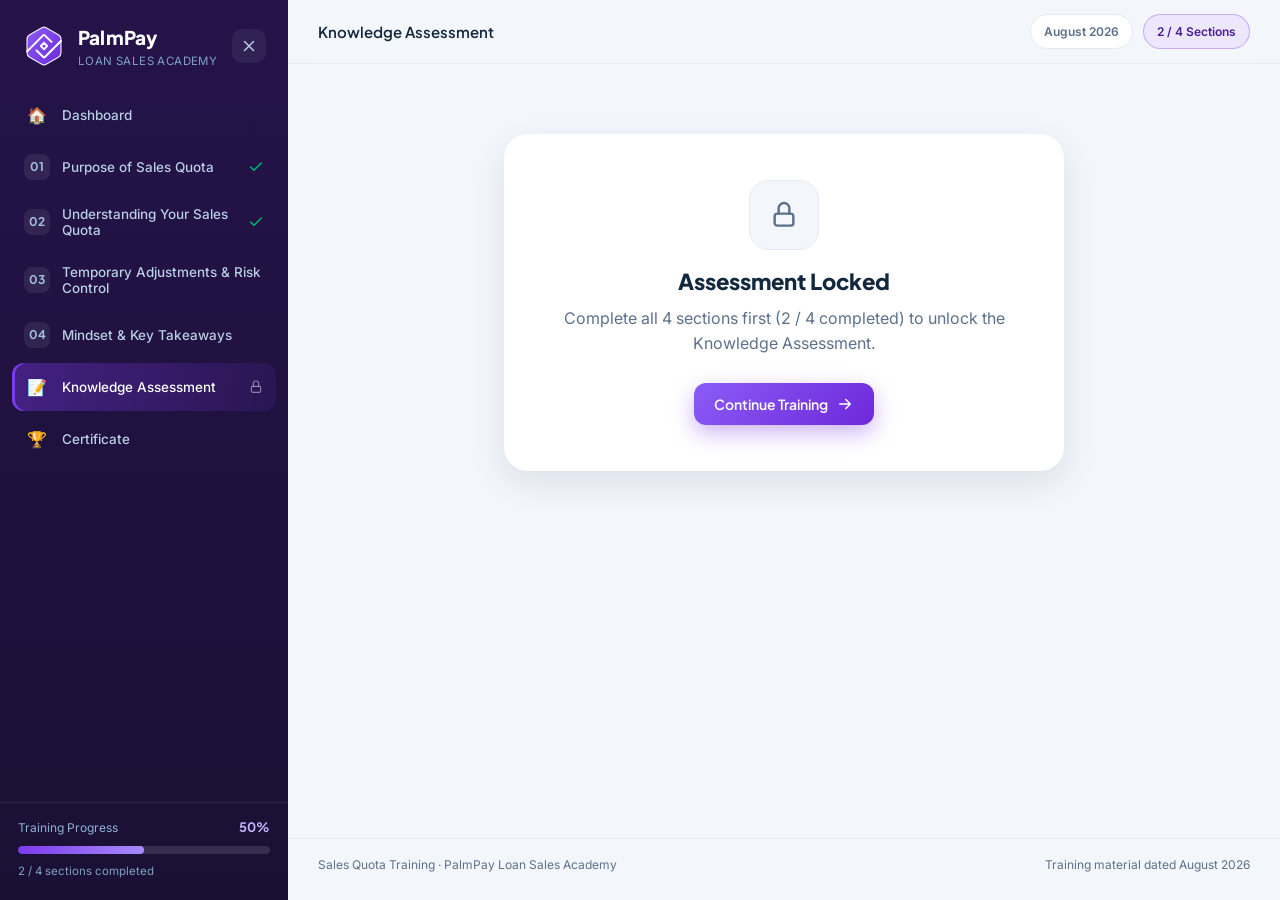
==== commit 5051c8df: "Seventh commit" ====
--- a/_test_assesslock.html
+++ b/_test_assesslock.html
@@ -14,9 +14,18 @@
     <aside class="sidebar" id="sidebar" aria-label="Course navigation">
       <div class="sidebar-brand">
         <div class="brand-mark" aria-hidden="true">
-          <svg viewBox="0 0 24 24" fill="none">
-            <path d="M12 2l8 3v6c0 5.2-3.4 9.2-8 11-4.6-1.8-8-5.8-8-11V5l8-3z" fill="rgba(0,185,112,.16)" stroke="currentColor" stroke-width="1.5"/>
-            <path d="M9 12.2l2 2 4-4" stroke="currentColor" stroke-width="2" stroke-linecap="round" stroke-linejoin="round"/>
+          <svg viewBox="0 0 48 48">
+            <defs>
+              <linearGradient id="ppmark-g" x1="0" y1="0" x2="1" y2="1">
+                <stop offset="0" stop-color="#8b5cf6"/>
+                <stop offset="1" stop-color="#6d28d9"/>
+              </linearGradient>
+            </defs>
+            <path fill="url(#ppmark-g)" stroke="#ffffff" stroke-opacity=".9" stroke-width="1.3" stroke-linecap="round" stroke-linejoin="round" d="M21.157 4.262a5.69 5.69 0 0 1 5.685 0l12.83 7.407a5.69 5.69 0 0 1 2.843 4.924v14.814a5.69 5.69 0 0 1-2.843 4.924l-12.83 7.407a5.69 5.69 0 0 1-5.685 0l-12.83-7.407a5.69 5.69 0 0 1-2.842-4.924V16.593a5.69 5.69 0 0 1 2.842-4.924z"/>
+            <g fill="none" stroke="#ffffff" stroke-linecap="round" stroke-linejoin="round" stroke-width="2.2">
+              <rect width="5.053" height="5.053" x="21.473" y="21.473" rx="0.632" ry="0.632" transform="rotate(-45 24 24)"/>
+              <path d="M5.565 29.88l17.44-17.441a1.263 1.263 0 0 1 1.766-.021l7.432 7.089m10.245-.897L25.007 36.051a1.263 1.263 0 0 1-1.766.021l-7.431-7.088"/>
+            </g>
           </svg>
         </div>
         <div class="brand-text">
@@ -83,6 +92,28 @@
     </div>
   </div>
   <div class="toast" id="toast" role="status" aria-live="polite"></div>
+  <div class="dl-modal up-modal" id="upModal" role="dialog" aria-modal="true" aria-label="Upload Certificate" aria-hidden="true">
+    <div class="dl-backdrop" data-up="backdrop"></div>
+    <div class="dl-card up-card">
+      <button type="button" class="dl-close" data-up="cancel" aria-label="Close">
+        <svg viewBox="0 0 24 24" fill="none" stroke="currentColor" stroke-width="2" stroke-linecap="round"><path d="M18 6L6 18M6 6l12 12"/></svg>
+      </button>
+      <div class="dl-head">
+        <div class="dl-success-ic" aria-hidden="true">
+          <svg viewBox="0 0 24 24" fill="none" stroke="currentColor" stroke-width="2.2" stroke-linecap="round" stroke-linejoin="round"><path d="M20 6L9 17l-5-5"/></svg>
+        </div>
+        <div>
+          <h3 class="dl-title">Certificate Downloaded Successfully</h3>
+        </div>
+      </div>
+      <p class="up-text">Your certificate has been successfully downloaded. Please complete the final step by uploading your certificate using the submission form below.</p>
+      <div class="up-actions">
+        <button type="button" class="btn btn-primary" data-up="form">Upload Certificate</button>
+        <p class="up-hint">Click the button to open the certificate submission form.</p>
+        <button type="button" class="btn btn-ghost" data-up="cancel">Later</button>
+      </div>
+    </div>
+  </div>
 <script>
 (function(){
   var unlock = (location.hash === '#unlocked');
--- a/css/styles.css
+++ b/css/styles.css
@@ -6,6 +6,22 @@
 
 /* ---------------------------- Tokens ---------------------------- */
 :root {
+  /* PalmPay brand purple */
+  --purple-950: #1a1034;
+  --purple-900: #25134a;
+  --purple-800: #38176b;
+  --purple-700: #4c1d95;
+  --purple-650: #5b21b6;
+  --purple-dark: #6d28d9;
+  --purple: #7c3aed;
+  --purple-soft: #a78bfa;
+  --purple-200: #c4b5fd;
+  --purple-100: #ece7fd;
+  --purple-50: #f7f5fe;
+  --purple-100-hover: #e3dcfd;
+  --purple-grad: linear-gradient(135deg, #8b5cf6 0%, #6d28d9 100%);
+  --purple-grad-h: linear-gradient(90deg, var(--purple) 0%, var(--purple-soft) 100%);
+  /* Semantic status (unchanged) */
   --navy-950: #061525;
   --navy-900: #0a1c31;
   --navy-800: #0f2942;
@@ -14,6 +30,7 @@
   --green-dark: #009a5e;
   --green-deep: #007f4e;
   --green-100: #e5f9f0;
+  --green-light: #d2f3e4;
   --orange: #ff9f1c;
   --orange-100: #fff4e1;
   --red: #e5484d;
@@ -60,7 +77,7 @@
 
 input, button { font-family: inherit; }
 
-::selection { background: rgba(0, 185, 112, .25); }
+::selection { background: rgba(124, 58, 237, .3); }
 
 /* ---------------------------- Layout ---------------------------- */
 .app { display: flex; min-height: 100vh; }
@@ -69,7 +86,7 @@
   position: fixed;
   inset: 0 auto 0 0;
   width: var(--sidebar-w);
-  background: linear-gradient(180deg, var(--navy-900) 0%, var(--navy-950) 100%);
+  background: linear-gradient(180deg, var(--purple-900) 0%, var(--purple-950) 100%);
   color: #cfe0f1;
   display: flex;
   flex-direction: column;
@@ -102,18 +119,17 @@
 }
 
 .brand-mark {
-  width: 42px;
-  height: 42px;
-  flex: 0 0 42px;
-  border-radius: 12px;
-  background: linear-gradient(135deg, var(--green), var(--green-dark));
+  width: 44px;
+  height: 44px;
+  flex: 0 0 44px;
+  border-radius: 13px;
+  background: transparent;
   color: #fff;
   display: grid;
   place-items: center;
-  box-shadow: 0 6px 18px rgba(0, 185, 112, .35);
-}
-
-.brand-mark svg { width: 24px; height: 24px; }
+}
+
+.brand-mark svg { width: 44px; height: 44px; }
 
 .brand-text { display: flex; flex-direction: column; min-width: 0; }
 
@@ -142,8 +158,8 @@
   margin: 4px 16px 14px;
   padding: 16px;
   border-radius: 14px;
-  background: linear-gradient(135deg, rgba(0, 185, 112, .16), rgba(0, 185, 112, .05));
-  border: 1px solid rgba(0, 185, 112, .25);
+  background: linear-gradient(135deg, rgba(124, 58, 237, .28), rgba(124, 58, 237, .1));
+  border: 1px solid rgba(124, 58, 237, .45);
 }
 
 .sidebar-course-chip {
@@ -152,8 +168,8 @@
   font-weight: 700;
   letter-spacing: 1.2px;
   text-transform: uppercase;
-  color: var(--green);
-  background: rgba(0, 185, 112, .14);
+  color: var(--purple-200);
+  background: rgba(124, 58, 237, .32);
   padding: 3px 9px;
   border-radius: 20px;
   margin-bottom: 8px;
@@ -183,7 +199,7 @@
 
 .nav-item:hover { background: rgba(255, 255, 255, .07); color: #fff; }
 
-.nav-item.active { background: linear-gradient(90deg, rgba(0, 185, 112, .28), rgba(0, 185, 112, .08)); color: #fff; box-shadow: inset 3px 0 0 var(--green); }
+.nav-item.active { background: linear-gradient(90deg, rgba(124, 58, 237, .38), rgba(124, 58, 237, .1)); color: #fff; box-shadow: inset 3px 0 0 var(--purple); }
 
 .nav-num {
   font-family: var(--font-head);
@@ -199,7 +215,7 @@
   color: #9fc3e2;
 }
 
-.nav-item.active .nav-num { background: var(--green); color: #fff; }
+.nav-item.active .nav-num { background: var(--purple); color: #fff; }
 
 .nav-emoji { font-size: 16px; width: 26px; height: 26px; flex: 0 0 26px; display: grid; place-items: center; }
 
@@ -219,11 +235,11 @@
 
 .mini-progress-label { font-size: 12px; color: #8fb2d3; }
 
-.mini-progress-value { font-family: var(--font-head); font-weight: 700; font-size: 13px; color: var(--green); }
+.mini-progress-value { font-family: var(--font-head); font-weight: 700; font-size: 13px; color: var(--purple-200); }
 
 .mini-progress-track { height: 8px; border-radius: 8px; background: rgba(255, 255, 255, .12); overflow: hidden; }
 
-.mini-progress-fill { height: 100%; width: 0; border-radius: 8px; background: linear-gradient(90deg, var(--green), #36e3a1); transition: width .6s ease; }
+.mini-progress-fill { height: 100%; width: 0; border-radius: 8px; background: var(--purple-grad-h); transition: width .6s ease; }
 
 .mini-progress-sub { margin-top: 8px; font-size: 11.5px; color: #7fa2c4; }
 
@@ -300,7 +316,7 @@
   white-space: nowrap;
 }
 
-.topbar-chip-progress { color: var(--green-deep); border-color: rgba(0, 185, 112, .35); background: var(--green-100); }
+.topbar-chip-progress { color: var(--purple-700); border-color: rgba(124, 58, 237, .35); background: var(--purple-100); }
 
 .content { width: 100%; max-width: 1060px; margin: 0 auto; padding: 30px 30px 70px; flex: 1; }
 
@@ -335,17 +351,17 @@
 
 .btn svg { width: 18px; height: 18px; }
 
-.btn-primary { background: linear-gradient(135deg, var(--green), var(--green-dark)); color: #fff; box-shadow: 0 8px 22px rgba(0, 185, 112, .35); }
-
-.btn-primary:hover { transform: translateY(-2px); box-shadow: 0 12px 26px rgba(0, 185, 112, .42); }
+.btn-primary { background: var(--purple-grad); color: #fff; box-shadow: 0 8px 22px rgba(124, 58, 237, .38); }
+
+.btn-primary:hover { transform: translateY(-2px); box-shadow: 0 12px 26px rgba(124, 58, 237, .5); }
 
 .btn-ghost { background: transparent; color: var(--muted); border: 1px solid var(--border); }
 
 .btn-ghost:hover { background: var(--surface); color: var(--text); border-color: #cdd8e6; }
 
-.btn-soft { background: var(--green-100); color: var(--green-deep); }
-
-.btn-soft:hover { background: #d2f3e4; }
+.btn-soft { background: var(--purple-100); color: var(--purple-700); }
+
+.btn-soft:hover { background: var(--purple-100-hover); }
 
 .btn-hero { font-size: 15px; padding: 14px 26px; margin-top: 6px; }
 
@@ -357,9 +373,9 @@
   padding: 44px 46px;
   color: #fff;
   background:
-    radial-gradient(1200px 500px at 85% -20%, rgba(0, 185, 112, .55), transparent 60%),
-    radial-gradient(800px 400px at -10% 110%, rgba(46, 124, 246, .35), transparent 55%),
-    linear-gradient(135deg, var(--navy-900), var(--navy-950));
+    radial-gradient(1200px 500px at 85% -20%, rgba(139, 92, 246, .55), transparent 60%),
+    radial-gradient(800px 400px at -10% 110%, rgba(196, 181, 253, .35), transparent 55%),
+    linear-gradient(135deg, var(--purple-900), var(--purple-950));
   box-shadow: var(--shadow-lg);
   margin-bottom: 26px;
 }
@@ -378,9 +394,9 @@
   font-size: 12px;
   font-weight: 600;
   letter-spacing: .4px;
-  color: var(--green);
-  background: rgba(0, 185, 112, .14);
-  border: 1px solid rgba(0, 185, 112, .3);
+  color: var(--purple-200);
+  background: rgba(124, 58, 237, .28);
+  border: 1px solid rgba(124, 58, 237, .5);
   padding: 7px 14px;
   border-radius: 30px;
   margin-bottom: 18px;
@@ -418,7 +434,7 @@
 
 .overview-list li { display: flex; align-items: center; gap: 10px; font-size: 13.5px; font-weight: 500; }
 
-.ov-ic { width: 22px; height: 22px; flex: 0 0 22px; border-radius: 50%; background: var(--green-100); color: var(--green-deep); display: grid; place-items: center; }
+.ov-ic { width: 22px; height: 22px; flex: 0 0 22px; border-radius: 50%; background: var(--purple-100); color: var(--purple-700); display: grid; place-items: center; }
 
 .ov-ic svg { width: 12px; height: 12px; }
 
@@ -430,7 +446,7 @@
 
 .big-progress-track { height: 12px; border-radius: 10px; background: var(--bg); border: 1px solid var(--border); overflow: hidden; margin-bottom: 18px; }
 
-.big-progress-fill { height: 100%; width: 0; border-radius: 10px; background: linear-gradient(90deg, var(--green), #2fd495); transition: width .9s ease; }
+.big-progress-fill { height: 100%; width: 0; border-radius: 10px; background: var(--purple-grad-h); transition: width .9s ease; }
 
 .progress-panel.in .big-progress-fill { width: var(--p); }
 
@@ -438,7 +454,7 @@
 
 .pstat { background: var(--bg); border: 1px solid var(--border); border-radius: var(--radius-sm); padding: 14px 8px; text-align: center; }
 
-.pstat-num { display: block; font-family: var(--font-head); font-weight: 800; font-size: 22px; color: var(--green-deep); }
+.pstat-num { display: block; font-family: var(--font-head); font-weight: 800; font-size: 22px; color: var(--purple-700); }
 
 .pstat-label { font-size: 11px; color: var(--muted); }
 
@@ -466,14 +482,14 @@
   font-weight: 800;
   font-size: 13px;
   letter-spacing: 1px;
-  color: var(--green-deep);
-  background: var(--green-100);
-  border: 1px solid rgba(0, 185, 112, .3);
+  color: var(--purple-700);
+  background: var(--purple-100);
+  border: 1px solid rgba(124, 58, 237, .35);
   padding: 6px 12px;
   border-radius: 20px;
 }
 
-.mod-ic { width: 48px; height: 48px; border-radius: 14px; background: linear-gradient(135deg, var(--green-100), var(--blue-100)); color: var(--green-deep); display: grid; place-items: center; }
+.mod-ic { width: 48px; height: 48px; border-radius: 14px; background: linear-gradient(135deg, var(--purple-100), var(--purple-50)); color: var(--purple-700); display: grid; place-items: center; }
 
 .mod-ic svg { width: 24px; height: 24px; }
 
@@ -508,7 +524,7 @@
   font-size: 12px;
   letter-spacing: 1px;
   color: #fff;
-  background: linear-gradient(135deg, var(--green), var(--green-dark));
+  background: var(--purple-grad);
   padding: 6px 14px;
   border-radius: 20px;
 }
@@ -543,9 +559,9 @@
   transition: all .2s ease;
 }
 
-.topic-pill:hover { border-color: var(--green); color: var(--green-deep); }
-
-.topic-pill.active { background: var(--green); border-color: var(--green); color: #fff; box-shadow: 0 6px 16px rgba(0, 185, 112, .3); }
+.topic-pill:hover { border-color: var(--purple); color: var(--purple-700); }
+
+.topic-pill.active { background: var(--purple); border-color: var(--purple); color: #fff; box-shadow: 0 6px 16px rgba(124, 58, 237, .35); }
 
 .tp-num {
   font-family: var(--font-head);
@@ -579,9 +595,9 @@
   font-weight: 700;
   letter-spacing: 1px;
   text-transform: uppercase;
-  color: var(--green-deep);
-  background: var(--green-100);
-  border: 1px solid rgba(0, 185, 112, .3);
+  color: var(--purple-700);
+  background: var(--purple-100);
+  border: 1px solid rgba(124, 58, 237, .35);
   padding: 6px 13px;
   border-radius: 20px;
   margin-bottom: 12px;
@@ -603,11 +619,11 @@
   color: var(--text);
 }
 
-.bh-bar { width: 4px; height: 18px; border-radius: 4px; background: linear-gradient(180deg, var(--green), var(--green-dark)); flex: 0 0 4px; }
+.bh-bar { width: 4px; height: 18px; border-radius: 4px; background: var(--purple-grad); flex: 0 0 4px; }
 
 .block-text { font-size: 15px; color: var(--text); }
 
-.block-text strong { color: var(--green-deep); font-weight: 700; }
+.block-text strong { color: var(--purple-700); font-weight: 700; }
 
 /* chips */
 .chips { display: flex; flex-wrap: wrap; gap: 12px; }
@@ -634,8 +650,8 @@
   border-radius: 9px;
   display: grid;
   place-items: center;
-  color: var(--green-deep);
-  background: var(--green-100);
+  color: var(--purple-700);
+  background: var(--purple-100);
 }
 
 .chip-ic svg { width: 15px; height: 15px; }
@@ -647,9 +663,9 @@
   gap: 16px;
   padding: 22px 24px;
   border-radius: 16px;
-  background: linear-gradient(135deg, rgba(0, 185, 112, .1), rgba(0, 185, 112, .04));
-  border: 1px solid rgba(0, 185, 112, .35);
-  border-left: 5px solid var(--green);
+  background: linear-gradient(135deg, rgba(124, 58, 237, .12), rgba(124, 58, 237, .04));
+  border: 1px solid rgba(124, 58, 237, .4);
+  border-left: 5px solid var(--purple);
 }
 
 .principle-ic {
@@ -657,16 +673,16 @@
   height: 44px;
   flex: 0 0 44px;
   border-radius: 13px;
-  background: linear-gradient(135deg, var(--green), var(--green-dark));
+  background: var(--purple-grad);
   color: #fff;
   display: grid;
   place-items: center;
-  box-shadow: 0 6px 16px rgba(0, 185, 112, .3);
+  box-shadow: 0 6px 16px rgba(124, 58, 237, .35);
 }
 
 .principle-ic svg { width: 22px; height: 22px; }
 
-.principle-label { font-family: var(--font-head); font-weight: 800; font-size: 13px; letter-spacing: 1px; text-transform: uppercase; color: var(--green-deep); display: block; margin-bottom: 4px; }
+.principle-label { font-family: var(--font-head); font-weight: 800; font-size: 13px; letter-spacing: 1px; text-transform: uppercase; color: var(--purple-700); display: block; margin-bottom: 4px; }
 
 .principle-body p { font-size: 15px; color: var(--text); }
 
@@ -677,12 +693,12 @@
   gap: 14px;
   padding: 20px 24px;
   border-radius: 16px;
-  background: linear-gradient(135deg, var(--navy-900), var(--navy-800));
+  background: linear-gradient(135deg, var(--purple-900), var(--purple-800));
   color: #fff;
   box-shadow: var(--shadow);
 }
 
-.km-ic { width: 40px; height: 40px; flex: 0 0 40px; border-radius: 12px; background: rgba(0, 185, 112, .2); color: var(--green); display: grid; place-items: center; }
+.km-ic { width: 40px; height: 40px; flex: 0 0 40px; border-radius: 12px; background: rgba(124, 58, 237, .3); color: var(--purple-200); display: grid; place-items: center; }
 
 .km-ic svg { width: 20px; height: 20px; }
 
@@ -745,7 +761,7 @@
 
 .info-card:hover { transform: translateY(-3px); box-shadow: var(--shadow); }
 
-.info-ic { width: 46px; height: 46px; border-radius: 13px; display: grid; place-items: center; margin-bottom: 14px; color: var(--green-deep); background: var(--green-100); }
+.info-ic { width: 46px; height: 46px; border-radius: 13px; display: grid; place-items: center; margin-bottom: 14px; color: var(--purple-700); background: var(--purple-100); }
 
 .info-ic svg { width: 22px; height: 22px; }
 
@@ -772,7 +788,7 @@
   transition: border-color .2s ease, box-shadow .2s ease;
 }
 
-.expand-card.open { border-color: rgba(0, 185, 112, .5); box-shadow: var(--shadow); }
+.expand-card.open { border-color: rgba(124, 58, 237, .55); box-shadow: var(--shadow); }
 
 .expand-head {
   width: 100%;
@@ -786,7 +802,7 @@
   color: var(--text);
 }
 
-.expand-ic { width: 40px; height: 40px; flex: 0 0 40px; border-radius: 11px; display: grid; place-items: center; color: var(--green-deep); background: var(--green-100); transition: transform .2s ease; }
+.expand-ic { width: 40px; height: 40px; flex: 0 0 40px; border-radius: 11px; display: grid; place-items: center; color: var(--purple-700); background: var(--purple-100); transition: transform .2s ease; }
 
 .expand-ic svg { width: 20px; height: 20px; }
 
@@ -804,11 +820,11 @@
   font-family: var(--font-head);
   font-size: 17px;
   font-weight: 700;
-  color: var(--green-deep);
+  color: var(--purple-700);
   transition: all .2s ease;
 }
 
-.expand-card.open .expand-toggle { background: var(--green); border-color: var(--green); color: #fff; }
+.expand-card.open .expand-toggle { background: var(--purple); border-color: var(--purple); color: #fff; }
 
 .expand-body {
   max-height: 0;
@@ -822,7 +838,7 @@
 
 /* meter */
 .meter-card {
-  background: linear-gradient(135deg, var(--navy-900), var(--navy-800));
+  background: linear-gradient(135deg, var(--purple-900), var(--purple-800));
   border-radius: var(--radius);
   padding: 26px 28px;
   color: #fff;
@@ -833,13 +849,13 @@
 
 .meter-label { font-size: 13px; font-weight: 600; color: #a8c4dd; }
 
-.meter-value { font-family: var(--font-head); font-size: 30px; font-weight: 800; color: var(--green); }
+.meter-value { font-family: var(--font-head); font-size: 30px; font-weight: 800; color: var(--purple-200); }
 
 .meter-value em { font-style: normal; font-size: 13px; font-weight: 700; letter-spacing: 1.5px; color: #7fa2c4; margin-left: 6px; }
 
 .meter-track { height: 16px; border-radius: 12px; background: rgba(255, 255, 255, .12); overflow: hidden; margin-bottom: 12px; }
 
-.meter-fill { height: 100%; width: 0; border-radius: 12px; background: linear-gradient(90deg, var(--green), #36e3a1); transition: width 1.1s ease; }
+.meter-fill { height: 100%; width: 0; border-radius: 12px; background: var(--purple-grad-h); transition: width 1.1s ease; }
 
 .meter-card.in .meter-fill { width: var(--v); }
 
@@ -880,7 +896,7 @@
 .level.lv-d { background: linear-gradient(135deg, #ff8c42, #e2671f); box-shadow: 0 8px 20px rgba(255, 140, 66, .35); }
 .level.lv-e { background: linear-gradient(135deg, #e5484d, #b6353a); box-shadow: 0 8px 20px rgba(229, 72, 77, .4); }
 
-.level.active { transform: translateY(-3px); outline: 3px solid var(--navy-700); outline-offset: 2px; }
+.level.active { transform: translateY(-3px); outline: 3px solid var(--purple-800); outline-offset: 2px; }
 
 .levels-scale { display: flex; justify-content: space-between; max-width: 420px; margin: 12px auto 4px; font-size: 11.5px; font-weight: 700; color: var(--muted); text-transform: uppercase; letter-spacing: .6px; }
 
@@ -902,7 +918,7 @@
   height: 54px;
   flex: 0 0 54px;
   border-radius: 14px;
-  background: linear-gradient(135deg, var(--navy-800), var(--navy-700));
+  background: linear-gradient(135deg, var(--purple-800), var(--purple-700));
   color: #fff;
   font-family: var(--font-head);
   font-size: 26px;
@@ -920,7 +936,7 @@
 
 .ld-text { font-family: var(--font-head); font-weight: 700; font-size: 14.5px; color: var(--text); }
 
-.ld-map { font-size: 12.5px; font-weight: 600; color: var(--green-deep); margin-top: 3px; }
+.ld-map { font-size: 12.5px; font-weight: 600; color: var(--purple-700); margin-top: 3px; }
 
 .levels-note { margin-top: 14px; font-size: 12.5px; color: var(--muted); }
 
@@ -935,11 +951,11 @@
   font-weight: 700;
   font-size: 13px;
   color: #fff;
-  background: linear-gradient(135deg, var(--green), var(--green-dark));
+  background: var(--purple-grad);
   padding: 8px 16px;
   border-radius: 24px;
   margin-bottom: 18px;
-  box-shadow: 0 6px 16px rgba(0, 185, 112, .3);
+  box-shadow: 0 6px 16px rgba(124, 58, 237, .35);
 }
 
 .tl-badge svg { width: 15px; height: 15px; }
@@ -956,8 +972,8 @@
   flex: 0 0 14px;
   margin-top: 18px;
   border-radius: 50%;
-  background: var(--green);
-  box-shadow: 0 0 0 4px var(--green-100);
+  background: var(--purple);
+  box-shadow: 0 0 0 4px var(--purple-100);
   z-index: 1;
 }
 
@@ -969,7 +985,7 @@
   left: 50%;
   width: 2px;
   transform: translateX(-50%);
-  background: linear-gradient(180deg, var(--green-100), var(--border));
+  background: linear-gradient(180deg, var(--purple-100), var(--border));
 }
 
 .tl-item:first-child .tl-rail::before { top: 20px; }
@@ -989,9 +1005,9 @@
 
 .tl-desc { font-size: 13px; color: var(--muted); margin-top: 3px; }
 
-.tl-emphasis .tl-card { border-color: rgba(0, 185, 112, .5); background: var(--green-100); }
-
-.tl-emphasis .tl-title { color: var(--green-deep); }
+.tl-emphasis .tl-card { border-color: rgba(124, 58, 237, .55); background: var(--purple-100); }
+
+.tl-emphasis .tl-title { color: var(--purple-700); }
 
 /* flow */
 .flow { display: flex; flex-direction: column; align-items: center; gap: 2px; padding: 8px 0; }
@@ -1018,9 +1034,9 @@
   font-family: var(--font-head);
   font-size: 15px;
   font-weight: 800;
-  color: var(--green-deep);
-  background: var(--surface);
-  border: 2px solid var(--green);
+  color: var(--purple-700);
+  background: var(--surface);
+  border: 2px solid var(--purple);
   width: 26px;
   height: 26px;
   display: grid;
@@ -1045,7 +1061,7 @@
 
 .checklist-counter { font-size: 13px; font-weight: 600; color: var(--muted); }
 
-.checklist-counter strong { color: var(--green-deep); }
+.checklist-counter strong { color: var(--purple-700); }
 
 .checklist-items { display: flex; flex-direction: column; gap: 10px; }
 
@@ -1063,7 +1079,7 @@
   transition: all .2s ease;
 }
 
-.check-item:hover { border-color: rgba(0, 185, 112, .5); }
+.check-item:hover { border-color: rgba(124, 58, 237, .55); }
 
 .check-item.checked { background: var(--green-100); border-color: rgba(0, 185, 112, .5); }
 
@@ -1099,7 +1115,7 @@
   font-family: var(--font-head);
   font-weight: 700;
   font-size: 16px;
-  color: var(--green-deep);
+  color: var(--purple-700);
   transition: all .2s ease;
 }
 
@@ -1168,14 +1184,14 @@
   height: 42px;
   flex: 0 0 42px;
   border-radius: 13px;
-  background: linear-gradient(135deg, var(--green), var(--green-dark));
+  background: var(--purple-grad);
   color: #fff;
   font-family: var(--font-head);
   font-size: 18px;
   font-weight: 800;
   display: grid;
   place-items: center;
-  box-shadow: 0 6px 16px rgba(0, 185, 112, .3);
+  box-shadow: 0 6px 16px rgba(124, 58, 237, .35);
 }
 
 .step-body { flex: 1; background: var(--surface); border: 1px solid var(--border); border-radius: 14px; padding: 16px 18px; box-shadow: var(--shadow-sm); }
@@ -1240,7 +1256,7 @@
   transition: border-color .2s ease, box-shadow .2s ease;
 }
 
-.dual-card.open { border-color: rgba(0, 185, 112, .5); box-shadow: var(--shadow); }
+.dual-card.open { border-color: rgba(124, 58, 237, .55); box-shadow: var(--shadow); }
 
 .dual-head {
   width: 100%;
@@ -1260,7 +1276,7 @@
 
 .dual-bar { height: 12px; border-radius: 10px; background: var(--bg); border: 1px solid var(--border); overflow: hidden; margin-bottom: 12px; }
 
-.dual-fill { height: 100%; width: 0; border-radius: 10px; background: linear-gradient(90deg, var(--green), #2fd495); transition: width 1s ease; }
+.dual-fill { height: 100%; width: 0; border-radius: 10px; background: var(--purple-grad-h); transition: width 1s ease; }
 
 .dual-card.tone-danger .dual-fill { background: linear-gradient(90deg, var(--red), #ef6f73); }
 
@@ -1281,7 +1297,7 @@
 
 /* knowledge check */
 .kcheck {
-  background: linear-gradient(135deg, var(--navy-900), var(--navy-800));
+  background: linear-gradient(135deg, var(--purple-900), var(--purple-800));
   border-radius: var(--radius);
   padding: 26px 28px;
   color: #fff;
@@ -1297,9 +1313,9 @@
   font-weight: 800;
   letter-spacing: 1.2px;
   text-transform: uppercase;
-  color: var(--green);
-  background: rgba(0, 185, 112, .16);
-  border: 1px solid rgba(0, 185, 112, .4);
+  color: var(--purple-200);
+  background: rgba(124, 58, 237, .3);
+  border: 1px solid rgba(124, 58, 237, .5);
   padding: 6px 14px;
   border-radius: 20px;
 }
@@ -1323,7 +1339,7 @@
   transition: all .2s ease;
 }
 
-.kcheck-opt:hover:not(:disabled) { background: rgba(255, 255, 255, .12); border-color: rgba(0, 185, 112, .5); }
+.kcheck-opt:hover:not(:disabled) { background: rgba(255, 255, 255, .12); border-color: rgba(124, 58, 237, .7); }
 
 .kcheck-opt:disabled { cursor: default; }
 
@@ -1360,9 +1376,9 @@
   color: #fff;
   text-align: center;
   background:
-    radial-gradient(700px 320px at 85% -10%, rgba(0, 185, 112, .5), transparent 60%),
-    radial-gradient(600px 300px at 0% 110%, rgba(46, 124, 246, .35), transparent 55%),
-    linear-gradient(135deg, var(--navy-900), var(--navy-950));
+    radial-gradient(700px 320px at 85% -10%, rgba(139, 92, 246, .55), transparent 60%),
+    radial-gradient(600px 300px at 0% 110%, rgba(196, 181, 253, .35), transparent 55%),
+    linear-gradient(135deg, var(--purple-900), var(--purple-950));
   box-shadow: var(--shadow-lg);
 }
 
@@ -1386,15 +1402,15 @@
 
 .final-goal { font-size: 14.5px; color: #bcd2e8; max-width: 600px; margin: 0 auto 20px; }
 
-.final-quote { font-family: var(--font-head); font-size: clamp(20px, 3vw, 26px); font-weight: 800; color: var(--green); margin-bottom: 22px; }
+.final-quote { font-family: var(--font-head); font-size: clamp(20px, 3vw, 26px); font-weight: 800; color: var(--purple-200); margin-bottom: 22px; }
 
 .final-formula {
   display: inline-block;
   font-family: var(--font-head);
   font-size: 14px;
   font-weight: 700;
-  color: var(--navy-900);
-  background: linear-gradient(135deg, var(--green), #36e3a1);
+  color: var(--purple-700);
+  background: var(--purple-grad-h);
   padding: 12px 22px;
   border-radius: 30px;
 }
@@ -1406,7 +1422,7 @@
 
 .ap-track { height: 10px; border-radius: 8px; background: var(--surface); border: 1px solid var(--border); overflow: hidden; }
 
-.ap-fill { height: 100%; border-radius: 8px; background: linear-gradient(90deg, var(--green), #2fd495); transition: width .4s ease; }
+.ap-fill { height: 100%; border-radius: 8px; background: var(--purple-grad-h); transition: width .4s ease; }
 
 .assess-card { background: var(--surface); border: 1px solid var(--border); border-radius: 22px; box-shadow: var(--shadow-sm); padding: 30px 32px; }
 
@@ -1429,9 +1445,9 @@
   transition: all .2s ease;
 }
 
-.assess-opt:hover { border-color: var(--green); background: var(--green-100); }
-
-.assess-opt.selected { border-color: var(--green); background: var(--green-100); box-shadow: 0 0 0 3px rgba(0, 185, 112, .18); }
+.assess-opt:hover { border-color: var(--purple); background: var(--purple-100); }
+
+.assess-opt.selected { border-color: var(--purple); background: var(--purple-100); box-shadow: 0 0 0 3px rgba(124, 58, 237, .2); }
 
 .ao-letter {
   width: 32px;
@@ -1449,7 +1465,7 @@
   transition: all .2s ease;
 }
 
-.assess-opt.selected .ao-letter { background: var(--green); border-color: var(--green); color: #fff; }
+.assess-opt.selected .ao-letter { background: var(--purple); border-color: var(--purple); color: #fff; }
 
 .ao-text { flex: 1; }
 
@@ -1462,7 +1478,7 @@
   transition: all .2s ease;
 }
 
-.assess-opt.selected .ao-radio { border-color: var(--green); background: var(--green); box-shadow: inset 0 0 0 3px #fff; }
+.assess-opt.selected .ao-radio { border-color: var(--purple); background: var(--purple); box-shadow: inset 0 0 0 3px #fff; }
 
 .assess-nav { display: flex; justify-content: space-between; gap: 12px; flex-wrap: wrap; }
 
@@ -1511,11 +1527,11 @@
   height: 84px;
   margin: 0 auto 22px;
   border-radius: 26px;
-  background: linear-gradient(135deg, var(--green), var(--green-dark));
+  background: var(--purple-grad);
   color: #fff;
   display: grid;
   place-items: center;
-  box-shadow: 0 16px 40px rgba(0, 185, 112, .4);
+  box-shadow: 0 16px 40px rgba(124, 58, 237, .45);
 }
 
 .completion-badge svg { width: 40px; height: 40px; }
@@ -1570,52 +1586,52 @@
   transition: border-color .2s ease, box-shadow .2s ease;
 }
 
-.cert-toolbar-row input:focus { border-color: var(--green); box-shadow: 0 0 0 3px rgba(0, 185, 112, .18); }
+.cert-toolbar-row input:focus { border-color: var(--purple); box-shadow: 0 0 0 3px rgba(124, 58, 237, .2); }
 
 .certificate { background: #fff; border-radius: 6px; box-shadow: var(--shadow-lg); overflow: hidden; }
 
-.cert-frame { margin: 12px; border: 2px solid var(--green); border-radius: 4px; padding: 4px; }
+.cert-frame { margin: 12px; border: 2px solid var(--purple); border-radius: 4px; padding: 4px; }
 
 .cert-inner {
-  border: 1px solid rgba(0, 185, 112, .5);
+  border: 1px solid rgba(124, 58, 237, .55);
   border-radius: 2px;
   padding: 48px 46px;
   text-align: center;
   position: relative;
   background:
-    radial-gradient(500px 200px at 50% 0%, rgba(0, 185, 112, .08), transparent 60%);
+    radial-gradient(500px 200px at 50% 0%, rgba(139, 92, 246, .09), transparent 60%);
 }
 
 .cert-brand { display: flex; align-items: center; justify-content: center; gap: 10px; margin-bottom: 20px; }
 
 .cert-brand-mark {
-  width: 38px;
-  height: 38px;
-  border-radius: 11px;
-  background: linear-gradient(135deg, var(--green), var(--green-dark));
+  width: 56px;
+  height: 56px;
+  border-radius: 13px;
+  background: transparent;
   color: #fff;
   display: grid;
   place-items: center;
 }
 
-.cert-brand-mark svg { width: 20px; height: 20px; }
-
-.cert-brand-name { display: block; font-family: var(--font-head); font-weight: 800; font-size: 19px; color: var(--navy-900); text-align: left; line-height: 1.1; }
-
-.cert-brand-sub { display: block; font-size: 10.5px; letter-spacing: 1.4px; text-transform: uppercase; color: var(--green-deep); text-align: left; }
-
-.cert-award { width: 60px; height: 60px; margin: 0 auto 14px; border-radius: 50%; background: linear-gradient(135deg, var(--green), var(--green-dark)); color: #fff; display: grid; place-items: center; box-shadow: 0 10px 24px rgba(0, 185, 112, .35); }
+.cert-brand-mark svg { width: 56px; height: 56px; }
+
+.cert-brand-name { display: block; font-family: var(--font-head); font-weight: 800; font-size: 19px; color: var(--purple-900); text-align: left; line-height: 1.1; }
+
+.cert-brand-sub { display: block; font-size: 10.5px; letter-spacing: 1.4px; text-transform: uppercase; color: var(--purple); text-align: left; }
+
+.cert-award { width: 60px; height: 60px; margin: 0 auto 14px; border-radius: 50%; background: var(--purple-grad); color: #fff; display: grid; place-items: center; box-shadow: 0 10px 24px rgba(124, 58, 237, .4); }
 
 .cert-award svg { width: 30px; height: 30px; }
 
-.cert-title { font-size: 30px; font-weight: 800; letter-spacing: .5px; color: var(--navy-900); margin-bottom: 18px; }
+.cert-title { font-size: 30px; font-weight: 800; letter-spacing: .5px; color: var(--purple-900); margin-bottom: 18px; }
 
 .cert-line { font-size: 14px; color: var(--muted); margin-bottom: 6px; }
 
 .cert-name {
   font-family: 'Segoe Script', 'Brush Script MT', cursive, var(--font-head);
   font-size: 38px;
-  color: var(--green-deep);
+  color: var(--purple-700);
   margin: 12px 0 14px;
   min-height: 50px;
   line-height: 1.2;
@@ -1623,7 +1639,7 @@
 
 .cert-name-empty { font-family: var(--font-head); font-size: 24px; color: #cdd8e6; font-style: italic; }
 
-.cert-course { font-family: var(--font-head); font-size: 24px; font-weight: 800; color: var(--navy-900); margin: 8px 0 6px; }
+.cert-course { font-family: var(--font-head); font-size: 24px; font-weight: 800; color: var(--purple-900); margin: 8px 0 6px; }
 
 .cert-course-sub { font-size: 13px; color: var(--muted); max-width: 520px; margin: 0 auto 24px; }
 
@@ -1639,11 +1655,11 @@
 
 .cert-sign { text-align: center; }
 
-.sign-line { width: 200px; height: 2px; background: var(--navy-800); margin-bottom: 6px; }
+.sign-line { width: 200px; height: 2px; background: var(--purple-700); margin-bottom: 6px; }
 
 .cert-sign span { font-size: 12px; font-weight: 600; color: var(--muted); }
 
-.cert-date { font-family: var(--font-head); font-size: 14px; font-weight: 700; color: var(--navy-800); }
+.cert-date { font-family: var(--font-head); font-size: 14px; font-weight: 700; color: var(--purple-700); }
 
 /* ---------------------------- Download modal ---------------------------- */
 .cert-export { box-shadow: none !important; }
@@ -1720,11 +1736,11 @@
   height: 46px;
   flex: 0 0 46px;
   border-radius: 14px;
-  background: linear-gradient(135deg, var(--green), var(--green-dark));
+  background: var(--purple-grad);
   color: #fff;
   display: grid;
   place-items: center;
-  box-shadow: 0 8px 20px rgba(0, 185, 112, .35);
+  box-shadow: 0 8px 20px rgba(124, 58, 237, .4);
 }
 
 .dl-head-ic svg { width: 22px; height: 22px; }
@@ -1749,7 +1765,7 @@
   transition: border-color .2s ease, background .2s ease, transform .15s ease;
 }
 
-.dl-opt:hover { border-color: var(--green); background: var(--green-100); transform: translateY(-1px); }
+.dl-opt:hover { border-color: var(--purple); background: var(--purple-100); transform: translateY(-1px); }
 
 .dl-opt:disabled { opacity: .55; cursor: default; transform: none; }
 
@@ -1785,10 +1801,34 @@
 .dl-card.busy .dl-cancel,
 .dl-card.busy .dl-close { cursor: wait; }
 
+.dl-success-ic {
+  width: 56px;
+  height: 56px;
+  flex: none;
+  border-radius: 50%;
+  background: linear-gradient(135deg, var(--green), var(--green-dark));
+  color: #fff;
+  display: grid;
+  place-items: center;
+  box-shadow: 0 10px 24px rgba(0, 185, 112, .35);
+}
+
+.dl-success-ic svg { width: 26px; height: 26px; }
+
+.up-text { font-size: 14px; color: var(--text); line-height: 1.55; margin-bottom: 20px; }
+
+.up-actions .btn { width: 100%; }
+
+.up-actions .btn-primary { padding-top: 13px; padding-bottom: 13px; }
+
+.up-hint { font-size: 12.5px; color: var(--muted); text-align: center; margin: 10px 0 4px; }
+
 @media (max-width: 560px) {
   .dl-modal { padding: 14px; }
   .dl-card { padding: 22px 18px; }
   .dl-opt { padding: 13px 14px; }
+  .dl-success-ic { width: 48px; height: 48px; }
+  .up-actions .btn-primary { padding-top: 14px; padding-bottom: 14px; }
 }
 
 /* ---------------------------- Toast ---------------------------- */
@@ -1798,7 +1838,7 @@
   bottom: 34px;
   transform: translate(-50%, 20px);
   z-index: 100;
-  background: var(--navy-900);
+  background: var(--purple-900);
   color: #fff;
   font-size: 14px;
   font-weight: 500;
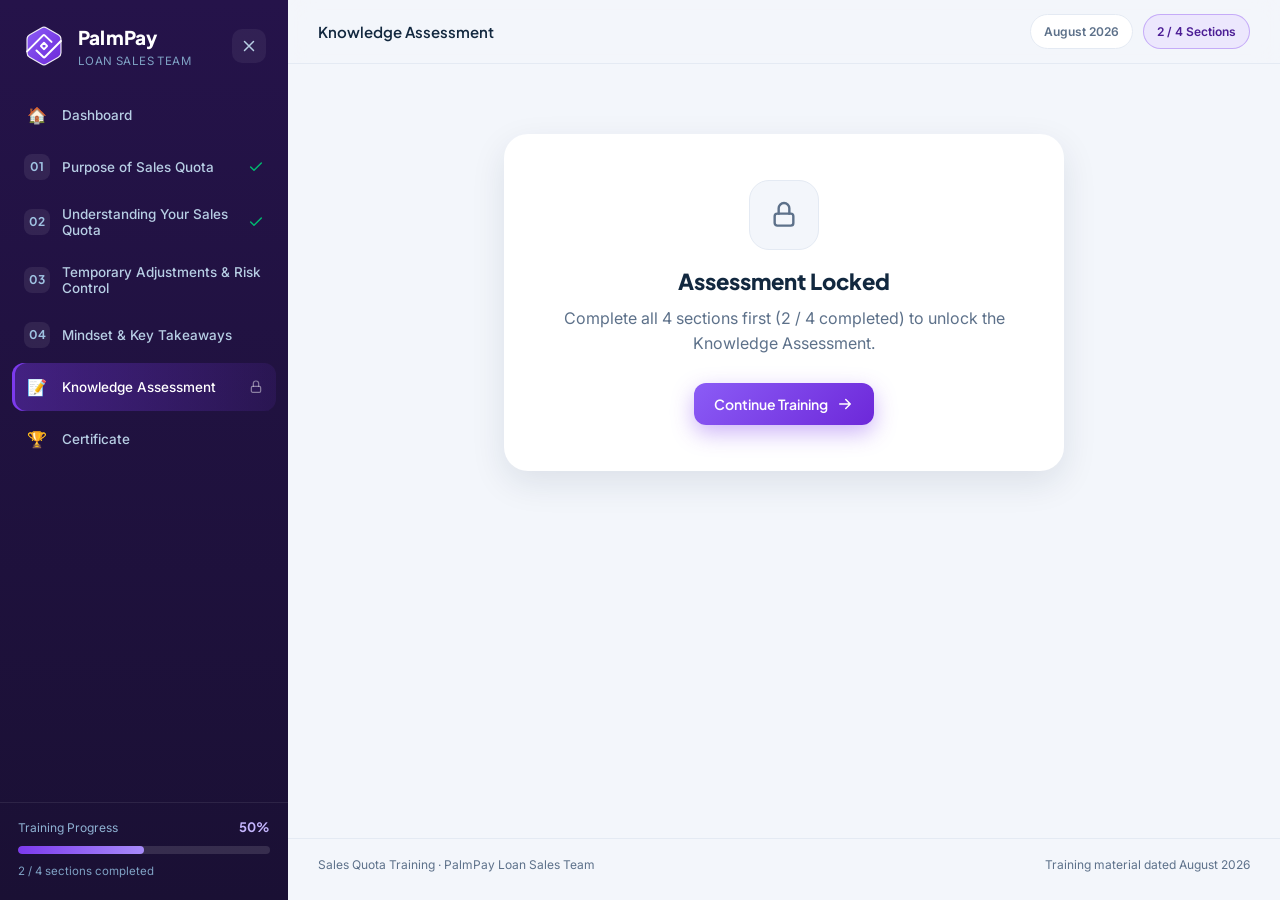
==== commit 38c71008: "Ninth commit" ====
--- a/_test_assesslock.html
+++ b/_test_assesslock.html
@@ -30,7 +30,7 @@
         </div>
         <div class="brand-text">
           <span class="brand-name">PalmPay</span>
-          <span class="brand-sub">Loan Sales Academy</span>
+          <span class="brand-sub">Loan Sales Team</span>
         </div>
         <button class="sidebar-close" id="sidebarClose" aria-label="Close menu">
           <svg viewBox="0 0 24 24" fill="none" stroke="currentColor" stroke-width="2" stroke-linecap="round"><path d="M18 6L6 18M6 6l12 12"/></svg>
@@ -64,7 +64,7 @@
       </header>
       <main class="content" id="view" aria-live="polite"></main>
       <footer class="app-footer">
-        <span>Sales Quota Training · PalmPay Loan Sales Academy</span>
+        <span>Sales Quota Training · PalmPay Loan Sales Team</span>
         <span>Training material dated August 2026</span>
       </footer>
     </div>
--- a/css/styles.css
+++ b/css/styles.css
@@ -1,6 +1,6 @@
 /* ============================================================
    Sales Quota Training — Premium Fintech Styles
-   PalmPay Loan Sales Academy · August 2026
+   PalmPay Loan Sales Team · August 2026
    Vanilla CSS only. No frameworks.
    ============================================================ */
 
